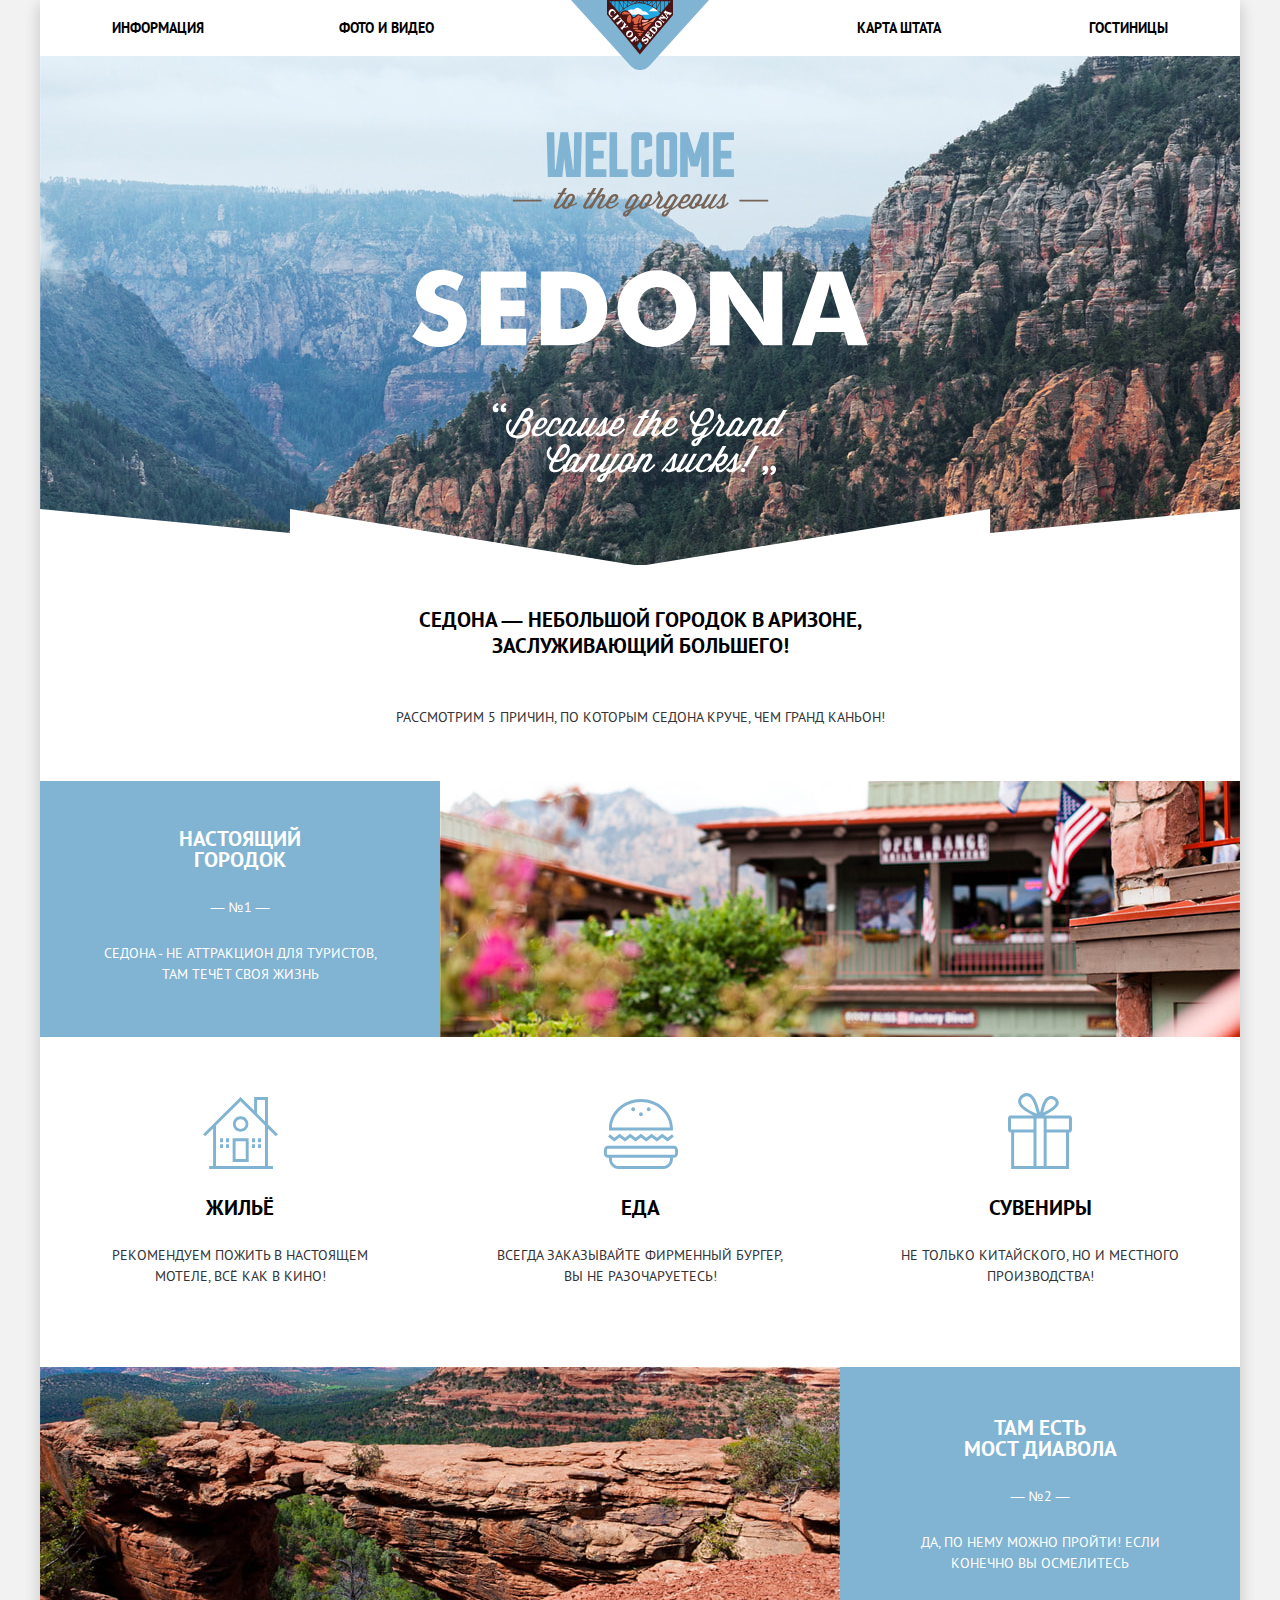
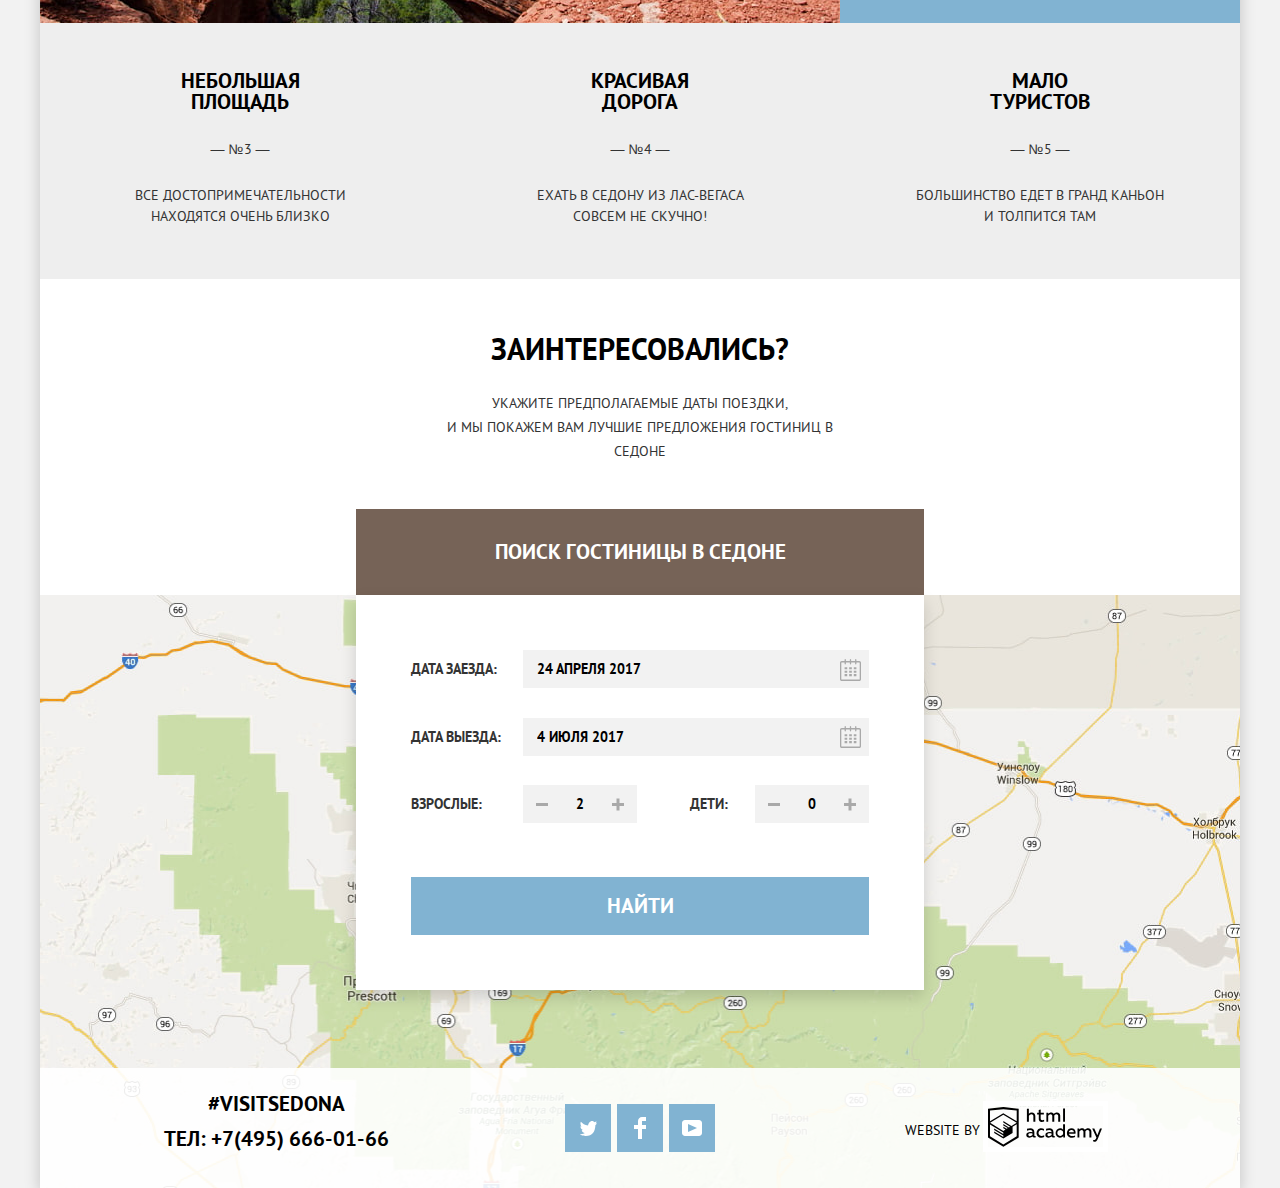
==== index.html @ b9dceeb8 "accessibility__full_pages" ====
<!DOCTYPE html>
<html class="page" lang="ru">
<head>
  <meta charset="utf-8">
  <title>HTML Academy: Седона</title>
  <link href="css/normalize.css" rel="stylesheet">
  <link href="css/style.css" rel="stylesheet">
</head>
<body class="page__body">
  <div class="center"> 
    
    <!-- begining of HEADER -->
    <header class="header">
      <nav class="nav">
        <a class="nav__logo">
          <img src="img/site_logo.svg" width="138" height="70" alt="Логотип сайта города Седона">
        </a>
      
        <ul class="nav__list reset__list">
          <li class="nav__item"><a class="nav__link focus__shadow__text" href="">Информация</a></li>
          <li class="nav__item"><a class="nav__link focus__shadow__text" href="">Фото и видео</a></li>
          <li class="nav__item"><a class="nav__link focus__shadow__text" href="">Карта штата</a></li>
          <li class="nav__item"><a class="nav__link focus__shadow__text" href="hotels.html">Гостиницы</a></li>
        </ul>
      </nav>
    </header>

    <!-- begining of MAIN -->    
    <main class="main index__main">
      
      <h1 class="hidden">Великолепный, туристический городок Седона!</h1>
      
      <section class="welcome">
        <h2 class="hidden">Добро пожаловать в Седону!</h2>
        <!-- Горы - фоном, текст - через img, маска - псевдоэлемент, размеры img округлил в большую сторону -->
        <img src="img/welcome_content.svg" width="457" height="351" alt="Добро пожаловать в великолепную Седону!">
      </section>
      
      <section class="advantages">
        <p class="advantages__slogan title">Седона — небольшой городок в Аризоне, заслуживающий большего!</p>
        <h2>Рассмотрим 5 причин, по которым Седона круче, чем Гранд Каньон!</h2>

        <ul class="advantages__list reset__list">
          <li class="advantages__item__another">
            <div class="advantages__wrapper">
              <h3 class="advantages__reason">Настоящий городок</h3>
              <p class="advantages__number">— №1 —</p>
              <p class="advantages__description">Седона - не аттракцион для туристов, там течёт своя жизнь</p>
            </div>
            
            <img class="advantages__img" src="img/hotels_content.jpg" width="800" height="256" alt="Прекрасные отели Седоны">

            <ul class="features reset__list">
              <li class="features__item features__housing">
                <h3 class="title">Жильё</h3>
                <p>Рекомендуем пожить в настоящем мотеле, всё как в кино!</p>
              </li>
              <li class="features__item features__food">
                <h3 class="title">Еда</h3>
                <p>Всегда заказывайте фирменный бургер, вы не разочаруетесь!</p>
              </li>
              <li class="features__item features__souvenirs">
                <h3 class="title">Сувениры</h3>
                <p>Не только китайского, но и местного производства!</p>
              </li>
            </ul> 
          </li>
          
          <li class="advantages__item__another"> 
            <div class="advantages__wrapper advantages__wrapper__right">
              <h3 class="advantages__reason">Там есть <br>Мост Диавола</h3>
              <p class="advantages__number">— №2 —</p>
              <p class="advantages__description">Да, по нему можно пройти! Если конечно вы осмелитесь</p>
            </div>
                       
            <img class="advantages__img" src="img/bridge_content.jpg" width="800" height="256" alt="Мост Диавола">
            
          </li>
          
          <li class="advantages__item">
            <h3 class="advantages__reason title">Небольшая площадь</h3>
            <p class="advantages__number">— №3 —</p>
            <p class="advantages__description">Все достопримечательности находятся очень близко</p>
          </li>
          
          <li class="advantages__item">
            <h3 class="advantages__reason title">Красивая дорога</h3>
            <p class="advantages__number">— №4 —</p>
            <p class="advantages__description">Ехать в Седону из Лас-Вегаса совсем не скучно!</p>
          </li>
          
          <li class="advantages__item">
            <h3 class="advantages__reason title">Мало туристов</h3>
            <p class="advantages__number">— №5 —</p>
            <p class="advantages__description">Большинство едет в Гранд Каньон и толпится там</p>
          </li>
        </ul>
      </section>

      <section class="search">
        <h2>Заинтересовались?</h2>
        <p class="search__info">Укажите предполагаемые даты поездки, <br>и мы покажем вам лучшие предложения гостиниц в Седоне</p>
        
        <button class="search__button search__button__toggle" type="button">Поиск гостиницы в Седоне</button>
        
        <form class="search__modal" action="https://echo.htmlacademy.ru" method="post">
          <label class="search__label" for="arrival">Дата заезда:</label>
          <div class="search__wrap">
            <input class="search__date" type="text" required id="arrival" name="arrival" maxlength="35" placeholder="24 апреля 2017" autocomplete="off">
            <button class="search__btn__calendar focus__border" type="button" aria-label="Открыть календарь">
              <svg width="21" height="23" viewBox="0 0 21 23">
              <path fill-rule="evenodd" clip-rule="evenodd" d="M16.406 3.02498H19.251C20.217 3.02498 21 3.84698 21 4.86198V21.164C21 22.179 20.217 23 19.251 23H1.75C0.784 23 0 22.179 0 21.164V4.86198C0 3.84698 0.784 3.02498 1.75 3.02498H4.593V1.64798C4.593 1.26698 4.887 0.958984 5.25 0.958984C5.612 0.958984 5.906 1.26698 5.906 1.64798V3.02498H9.844V1.64798C9.844 1.26698 10.138 0.958984 10.501 0.958984C10.862 0.958984 11.156 1.26698 11.156 1.64798V3.02498H15.094V1.64798C15.094 1.26698 15.387 0.958984 15.75 0.958984C16.112 0.958984 16.406 1.26698 16.406 1.64798V3.02498ZM19.5646 21.484C19.6466 21.3979 19.691 21.2828 19.688 21.164H19.689V4.86198C19.689 4.60898 19.493 4.40298 19.252 4.40298H16.407V5.78098C16.407 6.16198 16.113 6.46998 15.751 6.46998C15.388 6.46998 15.095 6.16198 15.095 5.78098V4.40298H11.157V5.78098C11.157 6.16198 10.863 6.46998 10.502 6.46998C10.139 6.46998 9.845 6.16198 9.845 5.78098V4.40298H5.907V5.78098C5.907 6.16198 5.613 6.46998 5.251 6.46998C4.888 6.46998 4.594 6.16198 4.594 5.78098V4.40298H1.75C1.50263 4.40953 1.30696 4.61458 1.312 4.86198V21.164C1.30696 21.4114 1.50263 21.6164 1.75 21.623H19.251C19.3698 21.6201 19.4826 21.5701 19.5646 21.484Z" fill="#A9A9A9"/>
              <path fill-rule="evenodd" clip-rule="evenodd" d="M4.59399 9.2251H7.21899V11.2911H4.59399V9.2251ZM4.59399 12.6681H7.21899V14.7351H4.59399V12.6681ZM7.21899 16.1121H4.59399V18.1781H7.21899V16.1121ZM9.18799 16.1121H11.813V18.1781H9.18799V16.1121ZM11.813 12.6681H9.18799V14.7351H11.813V12.6681ZM9.18799 9.2251H11.813V11.2911H9.18799V9.2251ZM16.406 16.1121H13.781V18.1781H16.406V16.1121ZM13.781 12.6681H16.406V14.7351H13.781V12.6681ZM16.406 9.2251H13.781V11.2911H16.406V9.2251Z" fill="#A9A9A9"/>
              </svg>
            </button>
          </div>

          <label class="search__label" for="departure">Дата выезда:</label>
          <div class="search__wrap">
            <input class="search__date" type="text" required id="departure" name="departure " maxlength="35" placeholder="4 июля 2017" autocomplete="off">
            <button class="search__btn__calendar focus__border" type="button" aria-label="Открыть календарь">
              <svg width="21" height="23" viewBox="0 0 21 23">
              <path fill-rule="evenodd" clip-rule="evenodd" d="M16.406 3.02498H19.251C20.217 3.02498 21 3.84698 21 4.86198V21.164C21 22.179 20.217 23 19.251 23H1.75C0.784 23 0 22.179 0 21.164V4.86198C0 3.84698 0.784 3.02498 1.75 3.02498H4.593V1.64798C4.593 1.26698 4.887 0.958984 5.25 0.958984C5.612 0.958984 5.906 1.26698 5.906 1.64798V3.02498H9.844V1.64798C9.844 1.26698 10.138 0.958984 10.501 0.958984C10.862 0.958984 11.156 1.26698 11.156 1.64798V3.02498H15.094V1.64798C15.094 1.26698 15.387 0.958984 15.75 0.958984C16.112 0.958984 16.406 1.26698 16.406 1.64798V3.02498ZM19.5646 21.484C19.6466 21.3979 19.691 21.2828 19.688 21.164H19.689V4.86198C19.689 4.60898 19.493 4.40298 19.252 4.40298H16.407V5.78098C16.407 6.16198 16.113 6.46998 15.751 6.46998C15.388 6.46998 15.095 6.16198 15.095 5.78098V4.40298H11.157V5.78098C11.157 6.16198 10.863 6.46998 10.502 6.46998C10.139 6.46998 9.845 6.16198 9.845 5.78098V4.40298H5.907V5.78098C5.907 6.16198 5.613 6.46998 5.251 6.46998C4.888 6.46998 4.594 6.16198 4.594 5.78098V4.40298H1.75C1.50263 4.40953 1.30696 4.61458 1.312 4.86198V21.164C1.30696 21.4114 1.50263 21.6164 1.75 21.623H19.251C19.3698 21.6201 19.4826 21.5701 19.5646 21.484Z" fill="#A9A9A9"/>
              <path fill-rule="evenodd" clip-rule="evenodd" d="M4.59399 9.2251H7.21899V11.2911H4.59399V9.2251ZM4.59399 12.6681H7.21899V14.7351H4.59399V12.6681ZM7.21899 16.1121H4.59399V18.1781H7.21899V16.1121ZM9.18799 16.1121H11.813V18.1781H9.18799V16.1121ZM11.813 12.6681H9.18799V14.7351H11.813V12.6681ZM9.18799 9.2251H11.813V11.2911H9.18799V9.2251ZM16.406 16.1121H13.781V18.1781H16.406V16.1121ZM13.781 12.6681H16.406V14.7351H13.781V12.6681ZM16.406 9.2251H13.781V11.2911H16.406V9.2251Z" fill="#A9A9A9"/>
              </svg>
            </button>
          </div>

          <label class="search__label" for="adults">Взрослые:</label>
          <div class="search__wrap search__wrap__adult">
            <button class="search__btn__minus focus__border" type="button" aria-label="Уменьшить количество взрослых на 1"></button>
            <input class="search__count" type="text" required id="adults" name="adults" maxlength="2" placeholder="2" autocomplete="off">
            <button class="search__btn__plus focus__border" type="button" aria-label="Увеличить количество взрослых на 1"></button>
          </div>

          <label class="search__label__children" for="children">Дети:</label>
          <div class="search__wrap">
            <button class="search__btn__minus focus__border" type="button" aria-label="Уменьшить количество детей на 1"></button>
            <input class="search__count" type="text" required id="children" name="children" maxlength="2" placeholder="0" autocomplete="off">
            <button class="search__btn__plus focus__border" type="button" aria-label="Увеличить количество детей на 1"></button>
          </div>
          
          <input class="search__button search__button__modal focus__shadow" type="submit" value="Найти">
        </form>
        
        <img class="search__map" src="img/map.jpg" width="1199" height="593" alt="Расположение города Седона Коконино-Каунти в штате Аризона, Соединённые Штаты Америки">

        <iframe class="search__map"
          src="https://www.google.com/maps/embed?pb=!1m18!1m12!1m3!1d52385.180505965815!2d-111.83015793919357!3d34.85437338104893!2m3!1f0!2f0!3f0!3m2!1i1024!2i768!4f13.1!3m3!1m2!1s0x872da132f942b00d%3A0x5548c523fa6c8efd!2z0KHQtdC00L7QvdCwLCDQkNGA0LjQt9C-0L3QsCA4NjMzNiwg0KHQqNCQ!5e0!3m2!1sru!2sru!4v1602244440811!5m2!1sru!2sru" 
          width="1200" height="593" title="Карта Седоны">
        </iframe>
        
      </section>
    </main>

    <!-- begining of FOOTER -->   
    <footer class="footer">
      
      <section class="contacts">
        <h2 class="hidden">Контактная информация</h2>
        <p class="contacts__p title">#visitSEDONA</p>
        <address class="contacts__address title">ТЕЛ: <a class="contacts__phone" href="tel:+74956660166">+7(495) 666-01-66</a></address>
      </section>
      
      <section class="socials">
        <h2 class="hidden">Давайте дружить!</h2>
        <ul class="socials__list reset__list">
          <li class="socials__item">
            <a class="socials__button focus__shadow" href="#">
              <span class="hidden">Мы в Twitter</span>
              <svg class="socials__icon" width="17" height="16" viewBox="0 0 17 16">
                <path d="M10.95 1.14409C12.635 0.648089 13.934 1.41409 14.527 2.32309C15.2 2.09209 15.858 1.84209 16.538 1.61509C16.5249 2.30145 16.2117 2.94761 15.681 3.38309C16.366 3.55309 16.985 2.89209 16.985 2.89209C16.816 3.89209 15.979 4.68009 15.422 4.91609C15.191 11.6661 12.247 16.1331 5.34498 15.9981H4.89898C4.48898 15.9981 0.734977 15.5381 0.000976562 14.1111C2.27198 14.3071 3.89398 13.6891 4.69398 12.9341C3.73398 12.6341 2.01498 12.4571 1.71498 9.98409C2.06398 10.0901 2.27898 10.2121 2.90498 10.1031C1.70498 9.24709 0.373977 8.53009 0.447977 6.33009C0.732977 6.65809 1.51498 6.86609 1.78798 6.80209C1.08498 6.56109 -0.182023 3.44209 0.893977 1.85009C2.71198 3.70409 4.62898 5.45609 8.04598 5.62309C8.25398 3.33009 9.18298 1.79309 10.95 1.14409Z" 
                />
              </svg>
            </a>
          </li>
          <li class="socials__item">
            <a class="socials__button focus__shadow" href="#">
              <span class="hidden">Мы в Facebook</span>
              <svg class="socials__icon" width="12" height="22" viewBox="0 0 12 22">
                <path d="M12 4V0H8C5.79086 0 4 1.79086 4 4V8H0V12H4V22H8V12H12V8H8V4H12Z"/>
              </svg>
            </a>
          </li>
          <li class="socials__item">
            <a class="socials__button focus__shadow" href="#">
              <span class="hidden">Мы в Youtube</span>
              <svg class="socials__icon" width="20" height="16" viewBox="0 0 20 16">
                <path fill-rule="evenodd" clip-rule="evenodd" d="M3 0H17C18.65 0 20 1.35 20 3V13C20 14.65 18.65 16 17 16H3C1.35 16 0 14.65 0 13V3C0 1.35 1.35 0 3 0ZM6.027 4.002V11.998L15.014 8L6.027 4.002Z" 
                />
              </svg>
            </a>
          </li>
        </ul>
      </section>
      
      <div class="copyrighting">
        <p class="copyrighting__p">Website by</p>
        <a class="copyrighting__link focus__shadow__text" href="https://htmlacademy.ru/intensive/htmlcss">
          <span class="hidden">Логотип HTML академии</span>
          <svg class="copyrighting__icon" width="115" height="41" viewBox="0 0 115 41">
            <path fill-rule="evenodd" clip-rule="evenodd" d="M15.5197 1.05737H15.3509L0 2.71895V31.4945L15.3509 40.8382L30.7018 31.4945V2.71895L15.5197 1.05737ZM77.0183 2.62185H75.0876V15.7311H77.0183V2.62185ZM40.8619 2.63264V7.76843C41.6131 6.9864 42.6386 6.5436 43.7105 6.53843C44.6823 6.47908 45.6329 6.84495 46.3253 7.54479C47.0177 8.24462 47.3866 9.21244 47.3399 10.2068V15.7634H45.367V10.4658C45.4231 9.94897 45.2754 9.43059 44.9566 9.02553C44.6377 8.62047 44.174 8.36218 43.6683 8.3079H43.3518C42.3456 8.36979 41.4321 8.9295 40.9041 9.80764V15.7634H38.8995V2.63264H40.8619ZM77.0183 31.4837H75.2775V30.0595C74.4828 31.1353 73.23 31.7538 71.9119 31.7211C69.4751 31.5528 67.5825 29.4822 67.5825 26.9845C67.5825 24.4867 69.4751 22.4162 71.9119 22.2479C73.1195 22.2052 74.2818 22.7203 75.0771 23.6505V18.3205H77.0183V31.4837ZM47.0656 30.0595C47.263 30.0515 47.4583 30.0152 47.6459 29.9516V31.3866C47.2482 31.5404 46.826 31.6172 46.4009 31.6132C45.6482 31.6769 44.9394 31.2429 44.639 30.5342C43.7036 31.31 42.5302 31.7227 41.3261 31.6995C39.733 31.6995 38.256 30.804 38.256 28.9482C38.256 26.65 40.3661 25.9379 42.1702 25.9379C42.9402 25.9505 43.707 26.0408 44.4596 26.2076V25.884C44.4596 24.805 43.6578 23.9742 42.1491 23.9742C41.0585 23.9764 39.9804 24.2116 38.9839 24.6647V22.8305C40.0678 22.451 41.204 22.2506 42.3495 22.2371C44.8394 22.2371 46.3693 23.4455 46.3693 26.1753V29.4121C46.3546 29.5668 46.401 29.721 46.4981 29.8406C46.5951 29.9601 46.7349 30.035 46.8862 30.0487H47.0656V30.0595ZM40.2711 28.8403C40.298 29.229 40.4761 29.5905 40.7655 29.844C41.055 30.0974 41.4317 30.2217 41.8115 30.189H41.9275C42.8819 30.1906 43.7973 29.8022 44.4702 29.11V27.5779C43.842 27.4414 43.2026 27.3655 42.5605 27.3513C41.5055 27.3513 40.2817 27.7074 40.2817 28.8403H40.2711ZM56.0229 22.9384C55.1962 22.4632 54.2596 22.2246 53.3115 22.2479H52.9422C51.7332 22.2873 50.5891 22.8166 49.7619 23.7192C48.9347 24.6218 48.4923 25.8236 48.5321 27.06V27.5024C48.6957 30.0004 50.805 31.8921 53.2482 31.7318C54.2519 31.7555 55.2477 31.5452 56.1601 31.1168V29.2718C55.3769 29.7215 54.4945 29.9591 53.5963 29.9624C52.5199 30.0288 51.4963 29.4793 50.9385 28.5356C50.3806 27.5918 50.3806 26.4095 50.9385 25.4658C51.4963 24.522 52.5199 23.9725 53.5963 24.039C54.461 24.0357 55.3066 24.2989 56.0229 24.7942V22.9384ZM66.1514 30.0595C66.3488 30.0515 66.5441 30.0152 66.7317 29.9516V31.3866C66.334 31.5404 65.9118 31.6172 65.4867 31.6132C64.734 31.6769 64.0252 31.2429 63.7248 30.5342C62.7894 31.31 61.616 31.7227 60.4119 31.6995C58.8188 31.6995 57.3417 30.804 57.3417 28.9482C57.3417 26.65 59.4518 25.9379 61.256 25.9379C62.0259 25.9505 62.7928 26.0408 63.5454 26.2076V25.884C63.5454 24.805 62.7436 23.9742 61.2349 23.9742C60.1443 23.9764 59.0662 24.2116 58.0697 24.6647V22.8305C59.1536 22.451 60.2897 22.2506 61.4353 22.2371C63.9252 22.2371 65.455 23.4455 65.455 26.1753V29.4121C65.4404 29.5668 65.4868 29.721 65.5838 29.8406C65.6809 29.9601 65.8207 30.035 65.972 30.0487H66.1514V30.0595ZM59.855 29.8481C59.5632 29.5943 59.3837 29.2311 59.3569 28.8403H59.378C59.378 27.7074 60.5385 27.3513 61.6569 27.3513C62.299 27.3655 62.9383 27.4414 63.5665 27.5779V29.11C62.8937 29.8022 61.9782 30.1906 61.0239 30.189H60.9078C60.5263 30.2247 60.1469 30.1019 59.855 29.8481ZM69.3271 26.9305C69.3271 25.2859 70.6308 23.9526 72.239 23.9526L72.2601 24.0066C73.4742 24.0066 74.5742 24.7382 75.0665 25.8732V28.0311C74.5856 29.1871 73.4673 29.9296 72.239 29.9084C70.6308 29.9084 69.3271 28.5752 69.3271 26.9305ZM83.3486 22.2479C86.8408 22.2479 88.0541 25.1395 87.4844 27.7397H80.922C81.1436 29.3582 82.6839 30.0163 84.2876 30.0163C85.2509 30.0196 86.2027 29.8021 87.0729 29.3797V31.1061C86.0736 31.5421 84.9939 31.7519 83.9078 31.7211C81.2385 31.7211 78.8963 30.189 78.8963 26.9521C78.8362 25.7502 79.2482 24.5736 80.0408 23.6841C80.8334 22.7945 81.9408 22.2658 83.1165 22.2155H83.3486V22.2479ZM80.8693 26.1753C80.9704 24.8237 82.1216 23.8104 83.4436 23.9095H83.4858C84.1064 23.8531 84.7196 24.08 85.1612 24.5295C85.6028 24.979 85.8275 25.6051 85.7752 26.24H80.8693V26.1753ZM89.489 31.4621V22.4961H91.2298V23.575C91.9777 22.7197 93.041 22.2229 94.1628 22.2047C95.2951 22.1328 96.3712 22.7163 96.9482 23.7153C97.7407 22.8335 98.8477 22.3161 100.018 22.2803C100.952 22.2327 101.859 22.6011 102.507 23.2901C103.154 23.9792 103.478 24.9213 103.394 25.8732V31.4837H101.39V25.9271C101.437 25.4734 101.306 25.0191 101.024 24.6647C100.743 24.3104 100.336 24.0852 99.8917 24.039H99.6174C98.7512 24.0941 97.9525 24.536 97.4335 25.2474V31.4837H95.4289V25.9271C95.4728 25.47 95.3357 25.0139 95.0481 24.6611C94.7606 24.3082 94.3467 24.088 93.8991 24.0497H93.6881C92.7466 24.1344 91.8915 24.6449 91.3564 25.4416V31.5161H89.5312L89.489 31.4621ZM113.977 22.4745H111.972L109.324 29.2718L106.306 22.4853H104.196L108.417 31.5484L108.237 32.0016C107.72 33.3611 107.003 34.0516 106.053 34.0516C105.75 34.0548 105.447 34.0112 105.156 33.9221V35.6161C105.536 35.7125 105.926 35.7632 106.317 35.7671C107.646 35.7671 108.902 35.0226 109.851 32.6813L113.977 22.4745ZM52.689 6.78658V3.54974L50.7266 4.01369V6.73264H49.144V8.49132H50.7899V12.9905C50.7231 13.817 51.0244 14.6301 51.61 15.2038C52.1955 15.7775 53.0028 16.0505 53.8073 15.9468C54.5996 15.9535 55.3875 15.8259 56.139 15.5692V13.8429C55.5727 14.0781 54.9672 14.199 54.356 14.199C53.2165 14.199 52.689 13.8105 52.689 12.6237V8.5129H55.8541V6.78658H52.689ZM58.3862 15.7526V6.75421H60.1376V7.83316C60.8811 6.97655 61.9403 6.476 63.0601 6.45211C64.1624 6.38099 65.2146 6.93142 65.8032 7.88711C66.5958 7.00534 67.7028 6.48794 68.8734 6.45211C69.8138 6.41462 70.7233 6.79859 71.364 7.50353C72.0046 8.20846 72.3126 9.16418 72.2073 10.1205V15.7418H70.2028V10.1853C70.2499 9.73151 70.1184 9.27721 69.8373 8.92287C69.5561 8.56853 69.1485 8.34334 68.7046 8.29711H68.4619C67.5957 8.35228 66.797 8.7942 66.278 9.50553V15.7418H64.2734V10.1853C64.3206 9.73151 64.1891 9.27721 63.9079 8.92287C63.6268 8.56853 63.2191 8.34334 62.7752 8.29711H62.5326C61.5911 8.38181 60.736 8.89229 60.2009 9.68895V15.7634H58.3862V15.7526ZM28.6972 30.3033L28.7078 30.2968L28.6972 30.3184V30.3033ZM28.6972 18.3205V30.3033L15.3509 38.4321L2.00459 30.3184V18.5147L15.2876 26.6068V28.0311L6.18257 22.5284V23.9418L15.3404 29.5632V31.0629L6.19312 25.4955V26.9521L15.3509 32.5734L24.5826 26.9197V20.8129L28.6972 18.3205ZM28.7078 16.7776L25.0362 18.9355L23.3482 20.0145L15.3087 15.0837V16.4971L22.156 20.7266L22.0083 20.8237L20.9532 21.4063L15.2876 17.9537V19.3995L19.761 22.1184L18.706 22.8413L15.3298 20.7913V22.2047L17.5454 23.5426L15.2982 24.9021L2.11009 16.864L15.3087 8.72869L28.7078 16.7776ZM15.2876 7.27211L28.7078 15.3534V4.56395L15.3615 3.12895L2.01514 4.56395V15.3534L15.2876 7.27211Z" 
            />
          </svg>
        </a>
      </div>
    </footer> 

  </div>
</body>
</html>
---- css/style.css ----
/* FONTS */
/* pt-sans-regular */
@font-face {
  font-family: "PT Sans";
  font-style: normal;
  font-weight: 400;
  src: local("PT Sans"), local("PTSans-Regular"),
        url("../fonts/ptsans.woff2") format("woff2"), /* Super Modern Browsers */
        url("../fonts/ptsans.woff") format("woff"); /* Modern Browsers */
}

/* pt-sans-bold */
@font-face {
  font-family: "PT Sans";
  font-style: normal;
  font-weight: 700;
  src: local("PT Sans Bold"), local("PTSans-Bold"),
        url("../fonts/ptsansbold.woff2") format("woff2"), /* Super Modern Browsers */
        url("../fonts/ptsansbold.woff") format("woff"); /* Modern Browsers */
}

/* VARIABLES */
:root {
  /* colors */
  --basic-black: #000000;
  --basic-black-active: rgba(0, 0, 0, 0.3);
  --basic-dark: #333333;
 
  --basic-grey: #808080;
  --basic-grey-body: #f2f2f2;
  --basic-color-triangle: #cacaca;
  --basic-grey-rating: #666666;
  --basic-grey-span: #ababab;
  --basic-grey-span-shadow: rgba(171, 171, 171, 0.3);
  --basic-grey-extra: #eeeeee;
  --basic-pink-grey: #e5e5e5;
  --basic-grey-hover: #ebebeb;
  --basic-grey-active: #bdbbbc;
  
  --basic-white: #ffffff;
  --basic-white-active: rgba(255, 255, 255, 0.3);
  --basic-white-footer: rgba(255, 255, 255, 0.9);
  
  --basic-brown: #766357;
  --basic-brown-count: #a9a9a9;
  --basic-brown-hover: #604e43;
  --basic-brown-active: #503e33;
  
  --basic-marine: #81b3d2;
  --basic-marine-hover: #669ec0;
  --basic-marine-active: #5496bd;

  /* shadow */
  --page-shadow: 0 5px 15px 0 rgba(0, 1, 1, 0.2);
  --modal-shadow: 0 7px 15px rgba(0, 1, 1, 0.15);
}

/* ALL PAGE */
.page__body {
  min-width: 1200px;
  margin: 0;
  padding: 0;
  font-family: "PT Sans", Arial, sans-serif;
  font-size: 14px;
  text-transform: uppercase;
  background-color: var(--basic-grey-body);
}

*,
*::before,
*::after {
  box-sizing: border-box;
}

.center {
  display: grid;
  grid-template-rows: min-content 1fr min-content;
  align-content: start;
  width: 1200px;
  min-height: 100vh;
  margin: 0 auto;
  background-color: var(--basic-white);
  box-shadow: var(--page-shadow);
}

.page__body a {
  text-decoration: none;
}

.page__body img {
  max-width: 100%;
  height: auto;
}

/* GENERAL STYLE */
.reset__list {
  margin: 0;
  padding: 0;
  list-style: none;
}

/* для скрытия элементов */
.hidden {
	position: absolute;
	clip: rect(1px 1px 1px 1px); /* IE6, IE7 */
	clip: rect(1px, 1px, 1px, 1px);
	padding: 0;
	border: 0;
	height: 1px; 
	width: 1px; 
	overflow: hidden;
} 

.active {
  color: var(--basic-brown);
}

.current {
  color: var(--basic-marine);
}

.title { 
  font-size: 21px;
  font-weight: 700;
  color: var(--basic-black); 
}

.focus__shadow__text:focus:not(:active) {
  outline: none;
  box-shadow: 
    0 0 0 5px var(--basic-white),
    0 5px 5px 5px var(--basic-black);
  transition-duration: 0.4s;
}

.focus__shadow:focus:not(:active) {
  outline: none;
  box-shadow: 0 5px 5px 0 var(--basic-black);
  transition-duration: 0.4s;
}

.focus__border:focus:not(:active) {
  outline: none;
  box-shadow:
    0 0 0 1px var(--basic-white), 
    0 0 1px 2px var(--basic-marine);
}

/* THE HEADER OF THE PAGES */
/* site navigation */
.header {
  position: relative;
  padding: 0 72px;
}

.nav {
  line-height: 26px;
  font-weight: 700;
}

.nav__logo {
  position: absolute;
  top: 0; right: 0; left: 0;
  z-index: 1;
  margin: auto;
  max-width: 138px;
}

.nav__logo[href] {
  transition-duration: 1s;
}

.nav__logo[href]:hover {
  outline: none;
  filter: drop-shadow(0 5px 5px var(--basic-black));
  transition-duration: 0.4s;
}

.nav__list {
  display: flex;
  flex-wrap: wrap;
  align-items: center;
  min-height: 56px;
}

.nav__item {
  width: 227px;
}

.nav__item:nth-child(4n+1) {
  text-align: left;
}

.nav__item:nth-child(4n+2) {
  text-align: left;
  margin-right: auto;
}

.nav__item:nth-child(4n+3), 
.nav__item:nth-child(4n+4) {
  text-align: right;
}

.nav__link {
  color: var(--basic-black);
  box-shadow: 0 0 0 5px var(--basic-white);
}

.nav__link:hover {
  color: var(--basic-marine);
}

.nav__link:active {
  color: var(--basic-black-active);
}

/* THE MAIN OF THE PAGES */
.main {
  line-height: 21px;
  color: var(--basic-dark);
}

/* THE FOOTER OF THE PAGES */
.footer {
  display: grid;
  grid-template-columns: 327px 400px 327px;
  min-height: 120px;
  padding: 0 73px;
  z-index: 1;
  line-height: 26px;
  color: var(--basic-black);
  background-color: var(--basic-white-footer);
}

/* contacts */
.contacts {
  padding-top: 23px;
  text-align: center;
}

.contacts__p {
  margin: 0;
  padding: 0 0 9px 0;
}

.contacts__address {
  font-style: normal;
}

.contacts__phone {
  color: inherit;
} 

.contacts__phone:hover {
  text-decoration: underline;
}

/* socials */
.socials {
  display: grid;
  align-content: center;
}

.socials__list {
  display: flex;
  flex-wrap: wrap;
  justify-content: center;
}

.socials__item { 
  margin: 3px;
}

.socials__button {
  display: flex;
  width: 46px;
  height: 48px;
  color: var(--basic-white);
  background-color: var(--basic-marine);
}

.socials__icon { 
  margin: auto;
  fill: var(--basic-white);
}

.socials__button:hover {
  background-color: var(--basic-marine-hover);
}

.socials__button:active {
  outline: none;
  color: var(--basic-white-active);
  background-color: var(--basic-marine-active);
  --basic-white: var(--basic-white-active);
}

/* copyrighting */
.copyrighting {
  display: flex;
  flex-wrap: wrap;
  justify-content: center;
  padding-top: 38px;
}

.copyrighting__p {
  margin: 11px 8px 0 0;
}

.copyrighting__link {
  max-height: 41px;
}

.copyrighting__icon {
  box-shadow: 0 0 0 5px var(--basic-white);
}

.copyrighting__icon:hover {
  fill: var(--basic-marine);
}

.copyrighting__icon:active {
  fill: var(--basic-grey-active);
}

/* -- STYLES OF PAGE -- INDEX -- */
/* index__main*/
.index__main {
  text-align: center;
}

/* welcome */
.welcome {
  position: relative;
  height: 509px;
  padding-top: 76px;
  background-color: var(--basic-grey); 
  background-image: url("../img/backgr_wellcome.jpg");
  background-position: 0 0;
}

.welcome::after { 
  content:"";
  position: absolute;
  bottom: -2px;
  left: 0;
  width: 1200px;
  height: 59px;
  background-image: url("../img/mask.svg");
  background-repeat: no-repeat;
  background-size:  100% 100%;
  background-position: 0 0; 
}

/* advantages */
.advantages {
  padding-top: 42px;
}

.advantages__slogan {
  width: 470px;
  margin: 0 auto 45px;
  line-height: 26px;
}

.advantages h2 {
  margin: 0 auto 51px;
  font-size: 14px;
  line-height: 26px;
  font-weight: 400;
}

.advantages__list {
  display: flex;
  flex-wrap: wrap;
  align-items: center;
  background-color: var(--basic-grey-extra);
}

.advantages__item {
  width: 400px;
  min-height: 256px;
  padding: 47px 0;
}

.advantages__item__another {
  display: flex;
  flex-wrap: wrap;
  justify-content: center;
  background-color: var(--basic-marine);
}

.advantages__wrapper  {
  width: 400px;
  min-height: 256px;
  padding: 47px 0 15px;
  color: var(--basic-white); 
}

.advantages__wrapper__right {
  order: 2;
  padding-top: 50px;
}

.advantages__wrapper .advantages__reason {
  font-size: 21px;
  font-weight: 700;
  color: var(--basic-white);
}

.advantages__reason {
  width: 155px;
  margin: 0 auto 27px;
}

.advantages__number {
  width: 155px;
  margin: 0 auto 25px;
}

.advantages__item .advantages__description {
  width: 258px;
  margin: 0 auto;
}

.advantages__item__another .advantages__description {
  width: 301px;
  margin: 0 auto;
}

.advantages__img {
  align-self: center;
  width: 800px;
  height: 256px;
}

.features {
  display: flex;
  flex-wrap: wrap;
  width: 1200px;
  min-height: 330px;
  background-color: var(--basic-white);
}

.features__item {
  position: relative;
  width: 400px;
  padding-top: 160px;
  padding-bottom: 80px;
}

.features__item::before {
  content: "";
  position: absolute;
  top: auto;
  left: 0; right: 0;
  bottom: 60%;
  margin: auto;
  background-position: 0 0;
  background-repeat: no-repeat;
}

.features__housing::before {
  width: 75px;
  height: 72px;
  background-image: url("../img/icon_1.svg");
}

.features__food::before {
  width: 75px;
  height: 70px;
  background-image: url("../img/icon_2.svg");
}

.features__souvenirs::before {
  width: 64px;
  height: 77px;
  background-image: url("../img/icon_3.svg");
}

.features__item h3 {
  width: 155px;
  margin: 0 auto 27px;
}

.features__item p {
  width: 300px;
  margin: 0 auto;
}

/* search */
.search {
  position: relative;
  min-height: 764px;
  padding: 58px 0 78px;
}

.search h2 {
  width: 435px;
  margin: 0 auto 30px;;
  font-size: 30px;
  line-height: 24px;
  font-weight: 700;
  color: var(--basic-black);
}

.search__info {
  width: 435px;
  margin: 0 auto 46px;
  line-height: 24px;
}

/* search__button */
.search__button {
  font-size: 21px;
  line-height: 26px;
  font-weight: 700;
  color: var(--basic-white);
  vertical-align: middle;
  text-transform: uppercase;
  border: none;
}

.search__button__toggle {
  width: 568px;
  padding: 30px 0;
  background-color: var(--basic-brown);
}

.search__button__toggle:hover {
  background-color: var(--basic-brown-hover);
}

.search__button__toggle:focus:not(:active) {
  outline: none;
  box-shadow: 0 -5px 8px 0px var(--basic-black);
  transition-duration: 0.4s;
}

.search__button__toggle:active {
  outline: none;
  color: var(--basic-white-active);
  background-color: var(--basic-brown-active);
}

/* form */
.search__modal {
  display: flex;
  flex-wrap: wrap;
  align-items: center;
  align-content: space-between;
  position: relative;
  z-index: 1;
  width: 568px;
  min-height: 395px;
  margin: 0 auto;
  padding: 55px;
  font: inherit;
  line-height: 26px;
  font-weight: 700;
  text-align: left;
  word-wrap: break-word;
  background-color: var(--basic-white);
  box-shadow: var(--modal-shadow);
}

.search__modal input::placeholder {
  color: var(--basic-black);
  opacity: 1;
}

.search__label {
  width: 100px;
  margin-right: 12px;
}

.search__label__children {
  width: 60px;
  margin-right: 5px;
}

.search__wrap {
  position: relative;
}

.search__wrap__adult {
  margin-right: auto;
}

.search__date {
  width: 346px;
  height: 38px;
  padding: 13px 35px 13px 12px;
  font: inherit;
  line-height: inherit;
  font-weight: inherit;
  text-transform: uppercase;
  background-color: var(--basic-grey-body);
  border: 2px solid var(--basic-grey-body);
}

.search__date:hover,
.search__count:hover {
  background-color: var(--basic-grey-hover);
}

.search__date:focus,
.search__count:focus {
  background-color: var(--basic-white);
  outline: none;
  border-color: var(--basic-pink-grey);
}

.search__btn__calendar {
  position: absolute;
  top: 0;
  right: 0;
  width: 38px;
  height: 38px;
  padding: 0;
  background-color: transparent;
  border: none;
}

.search__btn__calendar svg {
  content: "";
  position: absolute;
  top: 0; right: 0; bottom: 0; left: 0; 
  margin: auto;
}

.search__btn__calendar:hover path {
  fill: var(--basic-black);
}

.search__btn__calendar:active {
  outline: none;
}

.search__btn__calendar:active path {
  fill: var(--basic-marine);
}

.search__count {
  width: 114px;
  height: 38px;
  padding: 6px 30px;
  font: inherit;
  line-height: inherit;
  font-weight: inherit;
  text-transform: uppercase;
  text-align: center;
  background-color: var(--basic-grey-body);
  border: 2px solid var(--basic-grey-body);
}

.search__btn__minus {
  content: "";
  position: absolute;
  top: 0;
  left: 0;
  width: 38px;
  height: 38px;
  background: transparent;
  border: none;
}

.search__btn__minus::before {
  content: "";
  position: absolute;
  top: 0; right: 0; bottom: 0; left: 0; 
  width: 12px;
  height: 3px;
  margin: auto;
  background-color: var(--basic-brown-count);
}

.search__btn__plus {
  content: "";
  position: absolute;
  top: 0;
  right: 0;
  width: 38px;
  height: 38px;
  background-color: transparent;
  border: none;
}

.search__btn__plus::before {
  content: "";
  position: absolute;
  top: 0; right: 0; bottom: 0; left: 0; 
  width: 12px;
  height: 3px;
  margin: auto;
  background-color: var(--basic-brown-count);
}

.search__btn__plus::after {
  content: "";
  position: absolute;
  top: 0; right: 0; bottom: 0; left: 0; 
  width: 12px;
  height: 3px;
  margin: auto;
  transform: rotate(90deg);
  background-color: var(--basic-brown-count);
}

.search__btn__minus:hover::before,
.search__btn__plus:hover::before,
.search__btn__plus:hover::after {
  background-color: var(--basic-black);
}

.search__btn__minus:active,
.search__btn__plus:active {
  outline: none;
}

.search__btn__minus:active::before,
.search__btn__plus:active::before,
.search__btn__plus:active::after {
  background-color: var(--basic-marine);
}

.search__button__modal {
  width: 458px;
  height: 58px;
  margin-top: 24px;
  padding: 0;
  background-color: var(--basic-marine);
}

.search__button__modal:hover {
  background-color: var(--basic-marine-hover);
}

.search__button__modal:active {
  outline: none;
  color: var(--basic-white-active);
  background-color: var(--basic-marine-active);
}

.search__map {
  position: absolute;
  left: 0;
  bottom: -120px;
  min-width: 1200px;
  height: 593px;
  border: none;
}

/* -- STYLES OF PAGE -- HOTELS -- */
/* hotels__main*/
.hotels__main {
  word-wrap: break-word;
}

/* filter */
.filter {
  min-height: 217px;
  padding: 27px 72px 32px 72px; 
  color: var(--basic-white);
  background-color: var(--basic-marine);
  background-image: url("../img/backgr_filter.jpg");
  background-repeat: no-repeat;
  background-size: cover;
  background-position: center;
}

.filter__form {
  display: flex;
  flex-wrap: wrap;
}

.filter__form fieldset {
  margin: 0;
  padding: 0;
  border: none;
}

.filter__form fieldset:not(.filter__cost) {
  width: 254px;
}

.filter__form > fieldset:last-of-type {
  margin-right: auto;
}

.filter__form legend {
  font-size: 16px;
  font-weight: 700;
}

.filter__form legend:not(.filter__cost__legend) {
  margin-bottom: 24px;
}

.filter__option {
  position: relative;
  padding-left: 40px;
}

.filter__option:not(:last-child) {
  margin-bottom: 25px;
}

.filter__input__checkbox + label::before {
  content: "";
  position: absolute;
  top: 0;
  left: 0;
  width: 27px;
  height: 23px;
  background-image: url("../img/checkbox_off.svg");
  background-repeat: no-repeat;
  background-size: 23px 23px;
  background-position: top left;
}

.filter__input__checkbox:checked + label::before {
  background-image: url("../img/checkbox_on.svg");
  background-size: 27px 23px;
}

.filter__input__checkbox:disabled + label::before {
  background-image: url("../img/checkbox_off_disabled.svg");
}

.filter__input__checkbox:checked:disabled + label::before {
  background-image: url("../img/checkbox_on_disabled.svg");
  background-size: 27px 23px;
}

.filter__input__checkbox:hover + label,
.filter__input__checkbox:focus + label {
  border-top: 2px solid var(--basic-white);
  border-bottom: 2px solid var(--basic-white);
}

.filter__input__checkbox:disabled + label,
.filter__input__checkbox:checked:disabled + label {
  opacity: 0.6;
  border: none;
}

.filter__wrap {
  display: flex;
  flex-direction: column;
  justify-content: space-between;
  align-items: flex-end;
  width: 327px;
}

.filter__cost__legend {
  margin-bottom: 10px;
}

.filter__range {
  display: flex;
  flex-wrap: wrap;
  justify-content: center;
  width: 317px;
  margin-bottom: 10px;
  padding: 5px 0;
  border: 2px solid var(--basic-white);
}

.filter__range label {
  width: 50%;
  text-align: right;
}

.filter__label__after {
  padding: 0 5px;
  border-right: 2px solid var(--basic-white);
}

.filter__label__before {
  padding: 0 15px 0 5px;
}

.filter__range input {
  width: 65px;
  height: 22px;
  padding: 0;
  color: var(--basic-white);
  background-color: transparent;
  border: none;
}

.filter__range input::placeholder {
  color: var(--basic-white);
  opacity: 1;
}

.filter__range input:hover,
.filter__range input:focus {
  outline: none;
  text-align: center;
  border-radius: 10px;
  background-color: var(--basic-white-active);
}

/* ползунок */
.span {
  position: relative;
  width: 316px;
  height: 22px;
  padding: 10px 0;
}

.span__scale {
  width: 316px;
  height: 2px;
  background-color: var(--basic-white-active);
}

.span__bar {
  width: 252px;
  height: 2px;
  background-color: var(--basic-white);
}

.span__toggle {
  position: absolute;
  top: 1px;
  box-sizing: content-box;
  width: 5px;
  height: 5px;
  padding: 0;
  background-color: var(--basic-grey-span);
  border: 7px solid var(--basic-white);
  border-radius: 50%;
  box-shadow: 0 2px 1px 0 var(--basic-grey-span-shadow);
  cursor: pointer;
}

.span__toggle__min {
  left: 0;
}

.span__toggle__max {
 left: 252px;
}

.span__toggle:hover,
.span__toggle:focus {
  outline: none;
  transform: scale(1.3);
  transition-duration: 0.4s;
}

.filter__submit {
  align-self: center;
  width: 137px;
  height: 34px;
  font: inherit;
  text-transform: inherit;
  color: inherit;
  background-color: transparent;
  border: 2px solid var(--basic-white);
  border-radius: 2px;
}

.filter__submit:hover,
.filter__submit:focus {
  outline: none;
  color: var(--basic-black);
  background-color: var(--basic-white);
}

/* hotels */
/* sort */
.sort {
  display: flex;
  flex-wrap: wrap;
  align-items: center;
  min-height: 87px;
  padding: 0 73px;
  border-bottom: 1px solid var(--basic-pink-grey);
}

.sort__paragraph {
  width: 135px;
  margin: 0 28px 0 0;
  line-height: 26px;
}

.sort__title {
  width: 75px;
  margin: 0 40px 0 0;
  color: var(--basic-black);
}

.sort__title,
.sort__list  {
  font-size: 12px;
  line-height: 18px;
  font-weight: 400;
}

.sort__list {
  display: flex;
  flex-wrap: wrap;
  align-items: flex-end;
  width: 600px;
  margin-right: auto;
}

.sort__item:not(:last-child) {
  margin-right: 32px;
}

.sort__item a {
  background-color: var(--basic-white);
  box-shadow: 
    0 0 1px 6px var(--basic-white);
}

.sort__link {
  color: var(--basic-black-active);
  border-bottom: 1px dotted var(--basic-marine);
}

.sort__link:hover {
  color: var(--basic-marine);
}

.sort__item a:focus:not(:active) {
  outline: none;
  border: none;
  border-radius: 8px;
  box-shadow: 
    0 0 0px 6px var(--basic-white),
    0 0 3px 7px var(--basic-marine-hover);
  transition-duration: 0.4s;
}

.sort__link:active {
  color: var(--basic-black);
  border: none;
}

.transition {
  position: relative;
  width: 127px;
  min-height: 17px;
}

.transition__link {
  position: absolute;
  top: 6px;
  width: 0;
  height: 0;
  border: 10px solid var(--basic-color-triangle);
  border-right-width: 6px;
  border-right-color: transparent;
  border-left-width: 5px;
  border-left-color: transparent;
}

.transition__up {
  right: 22px;
  border-top-width: 0;
}

.transition__down {
  right: 0;
  border-bottom-width: 0;
}

.transition__link:hover {
  --basic-color-triangle: var(--basic-black);
}

.transition__link:focus:not(:active) {
  outline: none;
  transform: scale(1.5);
  box-shadow: 
    0 0 0 2px var(--basic-white),
    0 0 3px 3px var(--basic-marine-hover);
  transition-duration: 0.4s; 
}

.transition__link:active {
  --basic-color-triangle: var(--basic-marine);
}

.transition__link.current {
  --basic-color-triangle: var(--basic-marine);
}

/* hotels__item */
.hotels__item {
  padding: 0 73px;
  border-bottom: 1px solid var(--basic-pink-grey);
}

/* card */
.card {
  display: flex;
  flex-wrap: wrap;
  align-items: flex-start;
  padding: 24px 0 30px;
}

.card__wrap {
  display: grid;
  grid-template-columns: 110px 142px;
  grid-template-rows: auto auto auto;
  gap: 6px;
  align-content: center;
  order: 2;
  width: 258px;
  min-height: 96px;
  margin-right: auto;
}

.card__name {
  margin: 0;
  grid-column-start: 1;
  grid-column-end: 3;
}

.card__link {
  line-height: 26px;
}

.card__link:hover {
  color: var(--basic-marine);
}

.card__link:active {
  color: var(--basic-black-active);
}

.card__info {
  margin: 0;
  margin-bottom: 10px;
}

/* card__button */
.card__button {
  min-height: 27px;
  padding: 3px 0;
  font-weight: 700;
  text-align: center;
  color: var(--basic-white);
}

.more {
  width: 110px;
  background-color: var(--basic-marine);
}

.more:hover {
  background-color: var(--basic-marine-hover);
}

.more:active {
  color: var(--basic-white-active);
  background-color: var(--basic-marine-active);
}

.book {
  width: 142px;
  background-color: var(--basic-brown);
}

.book:hover {
  background-color: var(--basic-brown-hover);
}

.book:active {
  color: var(--basic-white-active);
  background-color: var(--basic-brown-active);
}

.card__rating {
  display: flex;
  flex-direction: column;
  align-items: flex-end;
  order: 3;
  width: 127px;
  min-height: 90px;
  margin-top: 6px;
}

/* star */
.star {
  height: 17px;
  margin-bottom: auto;
  background-image: url("../img/star.svg");
  background-repeat: space;
  background-position: 0 0;
}

.star__2 {
  width: 40px;
}

.star__3 {
  width: 65px;
}

.star__4 {
  width: 90px;
}

.card__digit {
  width: 110px;
  min-height: 27px;
  margin: 0;
  padding: 3px 0;
  text-align: center;
  color: var(--basic-grey-rating);
  background-color: var(--basic-grey-body);
}

.card__img {
  order: 1;
  width: 135px;
  height: 90px;
  margin-top: 6px;
  margin-right: 29px;
}
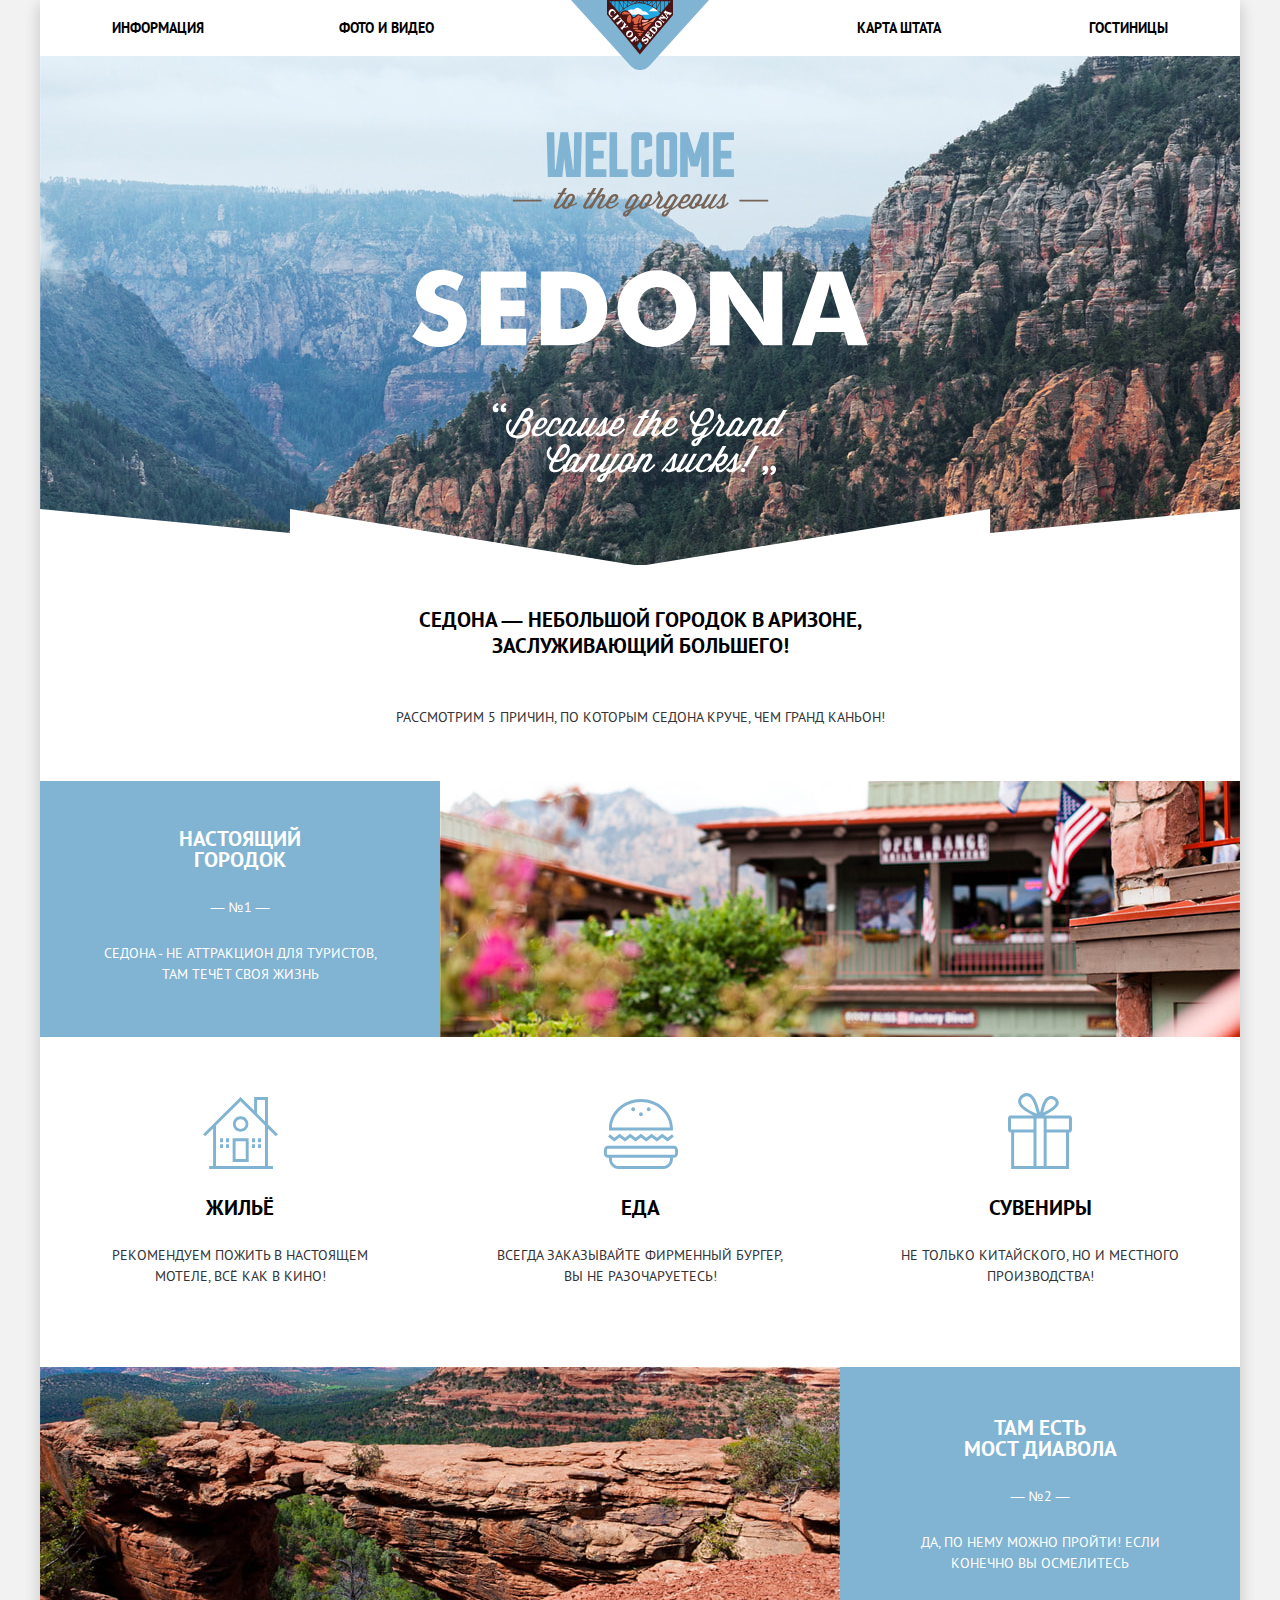
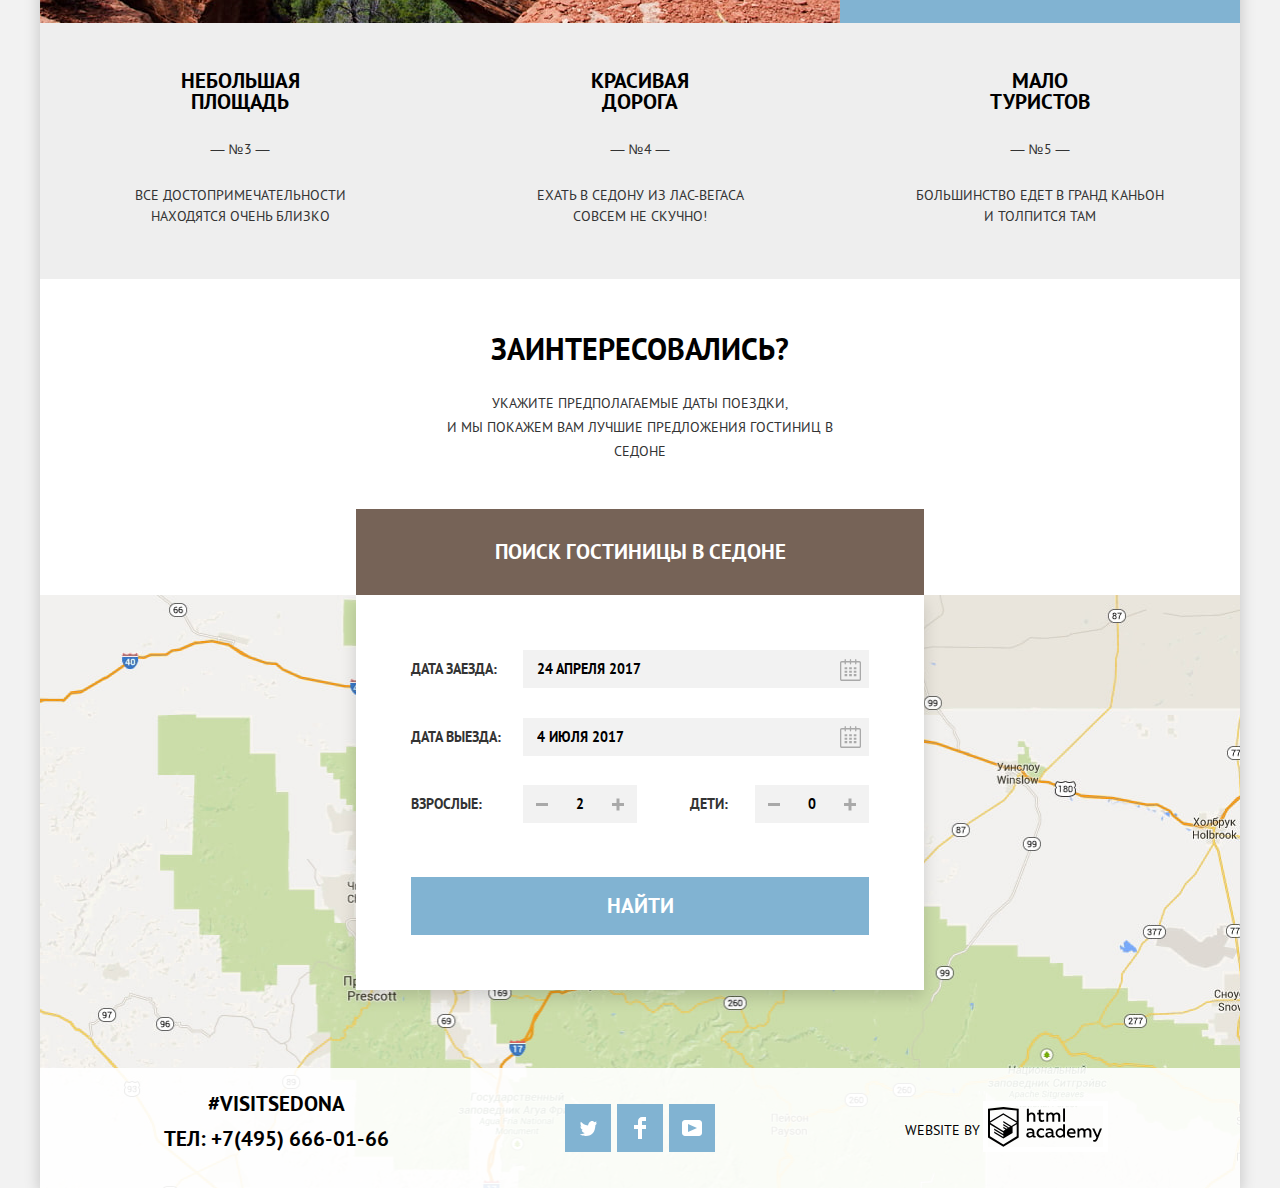
==== commit 84b95cc5: "add__scripts" ====
--- a/index.html
+++ b/index.html
@@ -98,15 +98,17 @@
       </section>
 
       <section class="search">
-        <h2>Заинтересовались?</h2>
-        <p class="search__info">Укажите предполагаемые даты поездки, <br>и мы покажем вам лучшие предложения гостиниц в Седоне</p>
-        
-        <button class="search__button search__button__toggle" type="button">Поиск гостиницы в Седоне</button>
-        
+        <div class="search__wrap">
+          <h2>Заинтересовались?</h2>
+          <p class="search__info">Укажите предполагаемые даты поездки, <br>и мы покажем вам лучшие предложения гостиниц в Седоне</p>
+          
+          <button class="search__button search__button__toggle" type="button">Поиск гостиницы в Седоне</button>
+        </div>
+          
         <form class="search__modal" action="https://echo.htmlacademy.ru" method="post">
           <label class="search__label" for="arrival">Дата заезда:</label>
-          <div class="search__wrap">
-            <input class="search__date" type="text" required id="arrival" name="arrival" maxlength="35" placeholder="24 апреля 2017" autocomplete="off">
+          <div class="search__modal__wrap">
+            <input class="search__date" type="text" required  id="arrival" name="arrival" maxlength="35" placeholder="24 апреля 2017" autocomplete="off">
             <button class="search__btn__calendar focus__border" type="button" aria-label="Открыть календарь">
               <svg width="21" height="23" viewBox="0 0 21 23">
               <path fill-rule="evenodd" clip-rule="evenodd" d="M16.406 3.02498H19.251C20.217 3.02498 21 3.84698 21 4.86198V21.164C21 22.179 20.217 23 19.251 23H1.75C0.784 23 0 22.179 0 21.164V4.86198C0 3.84698 0.784 3.02498 1.75 3.02498H4.593V1.64798C4.593 1.26698 4.887 0.958984 5.25 0.958984C5.612 0.958984 5.906 1.26698 5.906 1.64798V3.02498H9.844V1.64798C9.844 1.26698 10.138 0.958984 10.501 0.958984C10.862 0.958984 11.156 1.26698 11.156 1.64798V3.02498H15.094V1.64798C15.094 1.26698 15.387 0.958984 15.75 0.958984C16.112 0.958984 16.406 1.26698 16.406 1.64798V3.02498ZM19.5646 21.484C19.6466 21.3979 19.691 21.2828 19.688 21.164H19.689V4.86198C19.689 4.60898 19.493 4.40298 19.252 4.40298H16.407V5.78098C16.407 6.16198 16.113 6.46998 15.751 6.46998C15.388 6.46998 15.095 6.16198 15.095 5.78098V4.40298H11.157V5.78098C11.157 6.16198 10.863 6.46998 10.502 6.46998C10.139 6.46998 9.845 6.16198 9.845 5.78098V4.40298H5.907V5.78098C5.907 6.16198 5.613 6.46998 5.251 6.46998C4.888 6.46998 4.594 6.16198 4.594 5.78098V4.40298H1.75C1.50263 4.40953 1.30696 4.61458 1.312 4.86198V21.164C1.30696 21.4114 1.50263 21.6164 1.75 21.623H19.251C19.3698 21.6201 19.4826 21.5701 19.5646 21.484Z" fill="#A9A9A9"/>
@@ -116,7 +118,7 @@
           </div>
 
           <label class="search__label" for="departure">Дата выезда:</label>
-          <div class="search__wrap">
+          <div class="search__modal__wrap">
             <input class="search__date" type="text" required id="departure" name="departure " maxlength="35" placeholder="4 июля 2017" autocomplete="off">
             <button class="search__btn__calendar focus__border" type="button" aria-label="Открыть календарь">
               <svg width="21" height="23" viewBox="0 0 21 23">
@@ -127,14 +129,14 @@
           </div>
 
           <label class="search__label" for="adults">Взрослые:</label>
-          <div class="search__wrap search__wrap__adult">
+          <div class="search__modal__wrap search__wrap__adult">
             <button class="search__btn__minus focus__border" type="button" aria-label="Уменьшить количество взрослых на 1"></button>
             <input class="search__count" type="text" required id="adults" name="adults" maxlength="2" placeholder="2" autocomplete="off">
             <button class="search__btn__plus focus__border" type="button" aria-label="Увеличить количество взрослых на 1"></button>
           </div>
 
           <label class="search__label__children" for="children">Дети:</label>
-          <div class="search__wrap">
+          <div class="search__modal__wrap">
             <button class="search__btn__minus focus__border" type="button" aria-label="Уменьшить количество детей на 1"></button>
             <input class="search__count" type="text" required id="children" name="children" maxlength="2" placeholder="0" autocomplete="off">
             <button class="search__btn__plus focus__border" type="button" aria-label="Увеличить количество детей на 1"></button>
@@ -207,5 +209,8 @@
     </footer> 
 
   </div>
+
+  <script src="js/scripts.js"></script>
+
 </body>
 </html>
--- a/css/style.css
+++ b/css/style.css
@@ -50,6 +50,8 @@
   --basic-marine-hover: #669ec0;
   --basic-marine-active: #5496bd;
 
+  --basic-arror: #8B0000;
+
   /* shadow */
   --page-shadow: 0 5px 15px 0 rgba(0, 1, 1, 0.2);
   --modal-shadow: 0 7px 15px rgba(0, 1, 1, 0.15);
@@ -374,6 +376,8 @@
   display: flex;
   flex-wrap: wrap;
   align-items: center;
+  position: relative;
+  z-index: 4;
   background-color: var(--basic-grey-extra);
 }
 
@@ -492,7 +496,14 @@
 .search {
   position: relative;
   min-height: 764px;
-  padding: 58px 0 78px;
+  padding: 0 0 78px;
+}
+
+.search__wrap {
+  position: relative;
+  z-index: 4;
+  padding-top: 58px;
+  background-color: var(--basic-white);
 }
 
 .search h2 {
@@ -501,7 +512,7 @@
   font-size: 30px;
   line-height: 24px;
   font-weight: 700;
-  color: var(--basic-black);
+  color: var(--basic-black); 
 }
 
 .search__info {
@@ -550,7 +561,7 @@
   align-items: center;
   align-content: space-between;
   position: relative;
-  z-index: 1;
+  z-index: 2;
   width: 568px;
   min-height: 395px;
   margin: 0 auto;
@@ -579,7 +590,7 @@
   margin-right: 5px;
 }
 
-.search__wrap {
+.search__modal__wrap {
   position: relative;
 }
 
@@ -744,6 +755,7 @@
 
 .search__map {
   position: absolute;
+  z-index: 1;
   left: 0;
   bottom: -120px;
   min-width: 1200px;
@@ -1197,6 +1209,10 @@
   background-position: 0 0;
 }
 
+.star__1 {
+  width: 19px;
+}
+
 .star__2 {
   width: 40px;
 }
@@ -1207,6 +1223,10 @@
 
 .star__4 {
   width: 90px;
+}
+
+.star__5 {
+  width: 112px;
 }
 
 .card__digit {
@@ -1228,5 +1248,48 @@
 }
 
 
-
-
+/* Анимации, оживление форм*/ 
+/* Управление положением формы поиска гостиниц */
+@keyframes not__appear {
+  100% { transform: translateY(-100%);}
+}
+
+@keyframes appear {
+  from { transform: translateY(-100%);}
+  100% { transform: translateY(0);}
+}
+
+.not__appear {
+  animation-name: not__appear;
+  animation-duration: 2s;
+  animation-fill-mode: forwards;
+}
+
+.appear {
+  animation-name: appear;
+  animation-duration: 2s;
+  animation-fill-mode: forwards;
+}
+
+/* Валидация формы поиска */
+@keyframes shake {
+  10%, 30%,  50%, 70%, 90% { 
+    transform: rotate(1deg);
+  }
+
+  20%, 40%, 60%, 80% {
+    transform: rotate(-1deg);
+  }
+
+  100% { transform: rotate(0);}
+}
+
+.error,
+.error:focus {
+  border: 2px solid var(--basic-arror);
+}
+
+.shake {
+  animation-name: shake;
+  animation-duration: 0.2s;
+}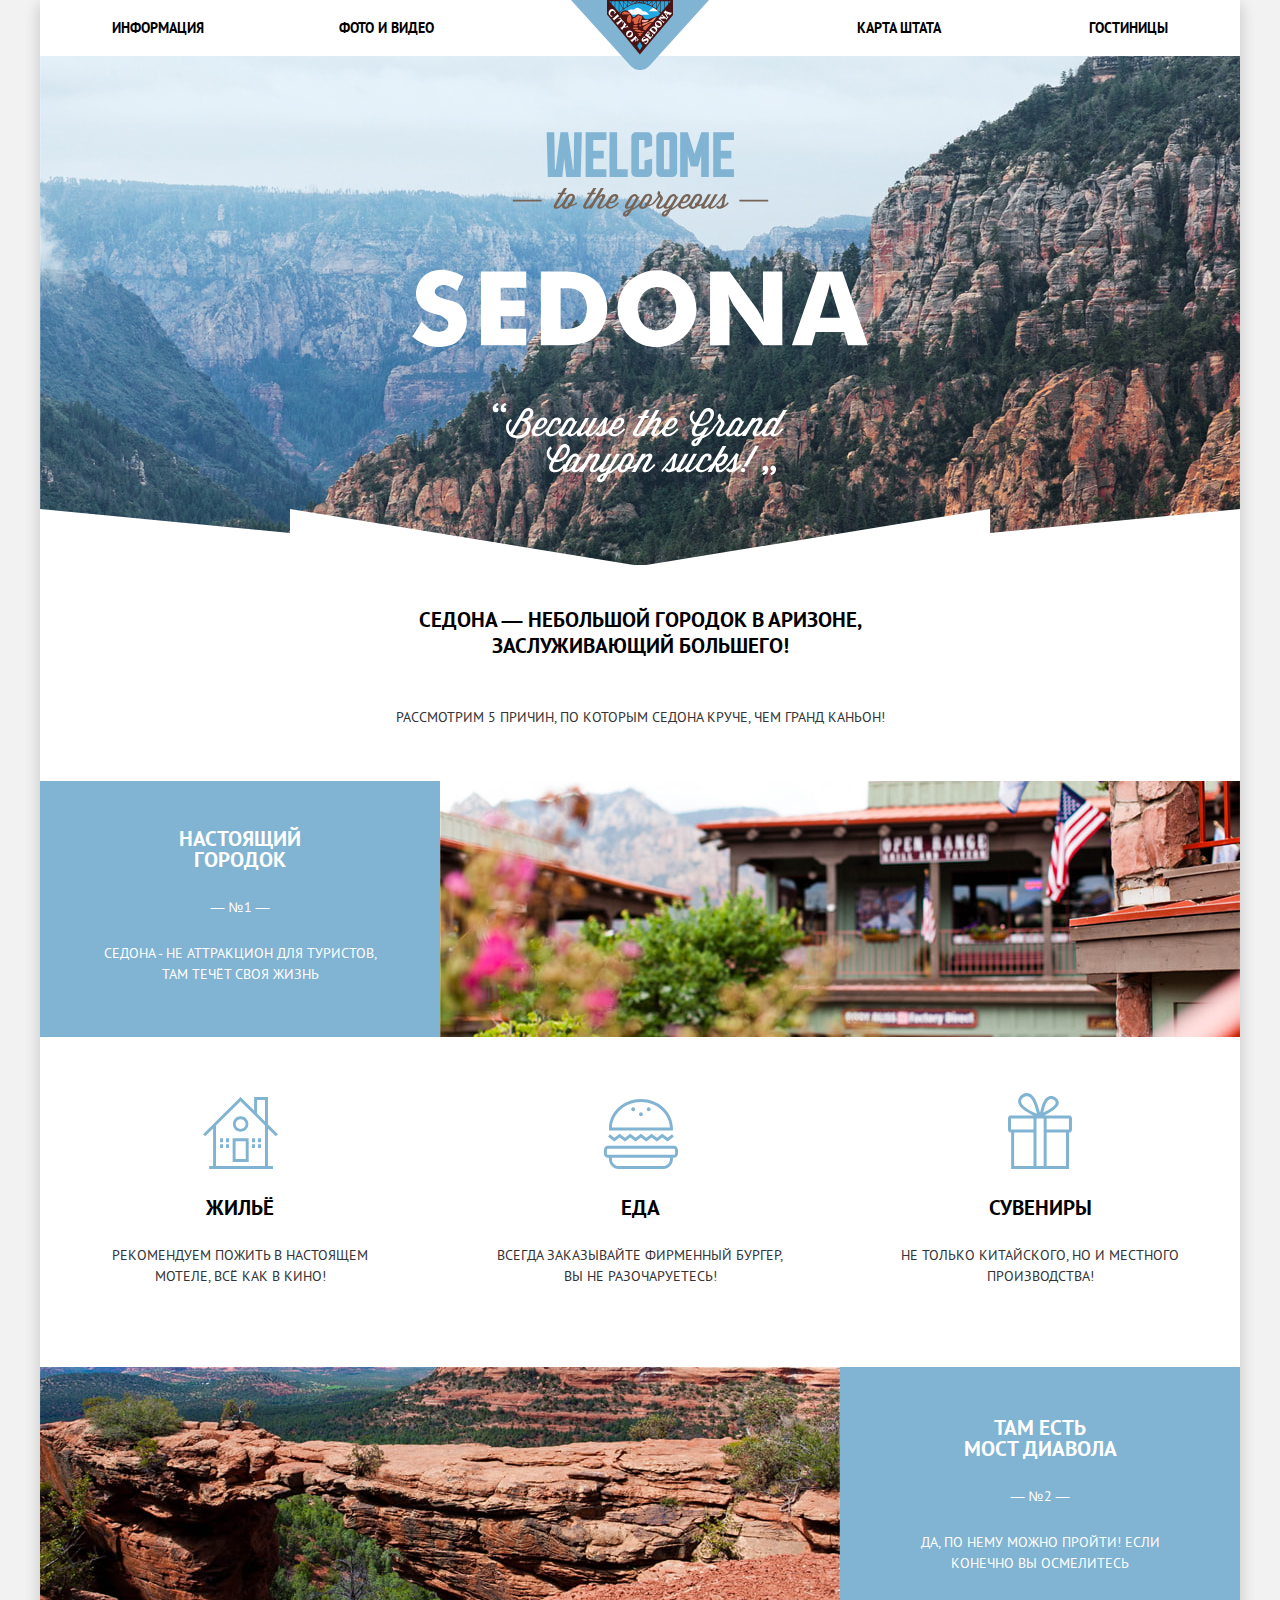
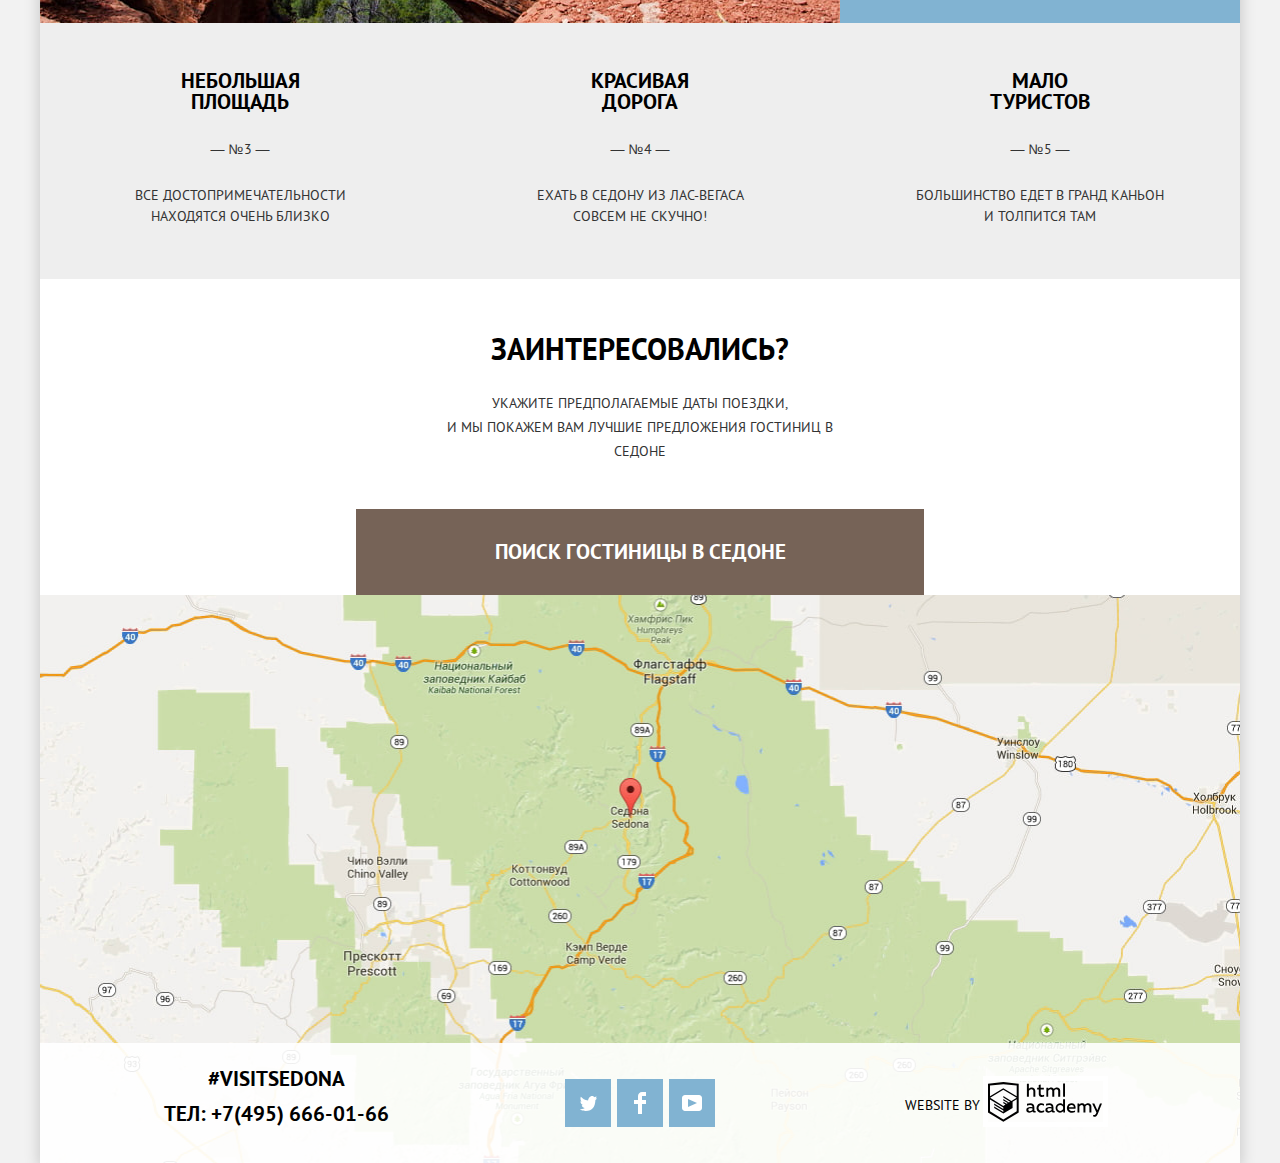
==== commit cd591c2a: "working__script__+" ====
--- a/index.html
+++ b/index.html
@@ -98,8 +98,9 @@
       </section>
 
       <section class="search">
+        <h2 class="hidden">Поиск гостиницы в Седоне</h2>
         <div class="search__wrap">
-          <h2>Заинтересовались?</h2>
+          <p>Заинтересовались?</p>
           <p class="search__info">Укажите предполагаемые даты поездки, <br>и мы покажем вам лучшие предложения гостиниц в Седоне</p>
           
           <button class="search__button search__button__toggle" type="button">Поиск гостиницы в Седоне</button>
--- a/css/style.css
+++ b/css/style.css
@@ -506,7 +506,7 @@
   background-color: var(--basic-white);
 }
 
-.search h2 {
+.search__wrap p:first-of-type {
   width: 435px;
   margin: 0 auto 30px;;
   font-size: 30px;
@@ -583,11 +583,13 @@
 .search__label {
   width: 100px;
   margin-right: 12px;
+  color: var(--basic-black);
 }
 
 .search__label__children {
   width: 60px;
   margin-right: 5px;
+  color: var(--basic-black);
 }
 
 .search__modal__wrap {
@@ -1249,7 +1251,7 @@
 
 
 /* Анимации, оживление форм*/ 
-/* Управление положением формы поиска гостиниц */
+/* Управление положением и отображением формы поиска гостиниц */
 @keyframes not__appear {
   100% { transform: translateY(-100%);}
 }
@@ -1269,6 +1271,10 @@
   animation-name: appear;
   animation-duration: 2s;
   animation-fill-mode: forwards;
+}
+
+.collapse__search__modal {
+  display: none;
 }
 
 /* Валидация формы поиска */
@@ -1277,19 +1283,18 @@
     transform: rotate(1deg);
   }
 
-  20%, 40%, 60%, 80% {
+  20%, 40%, 60%, 80%, 100% {
     transform: rotate(-1deg);
   }
-
-  100% { transform: rotate(0);}
 }
 
 .error,
 .error:focus {
-  border: 2px solid var(--basic-arror);
+  border-color: var(--basic-arror);
 }
 
 .shake {
   animation-name: shake;
   animation-duration: 0.2s;
+  animation-fill-mode: backwards;
 }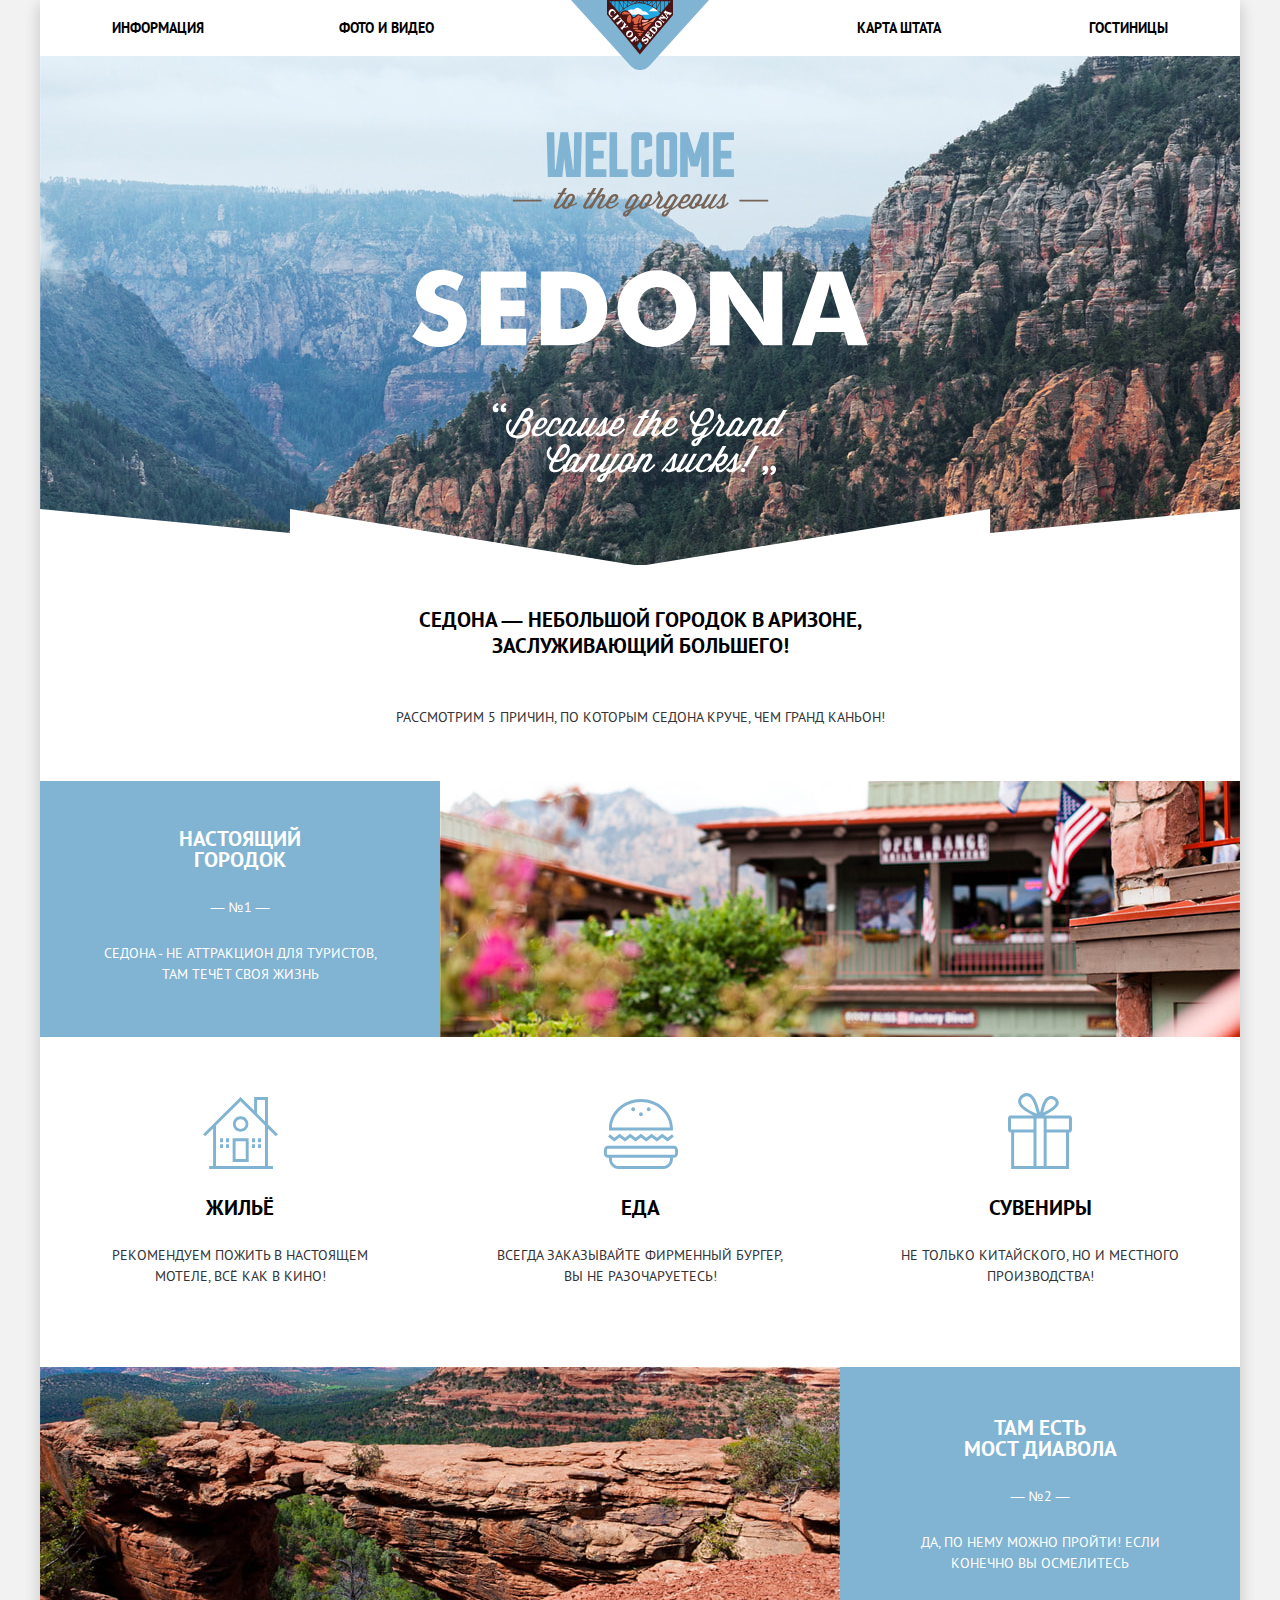
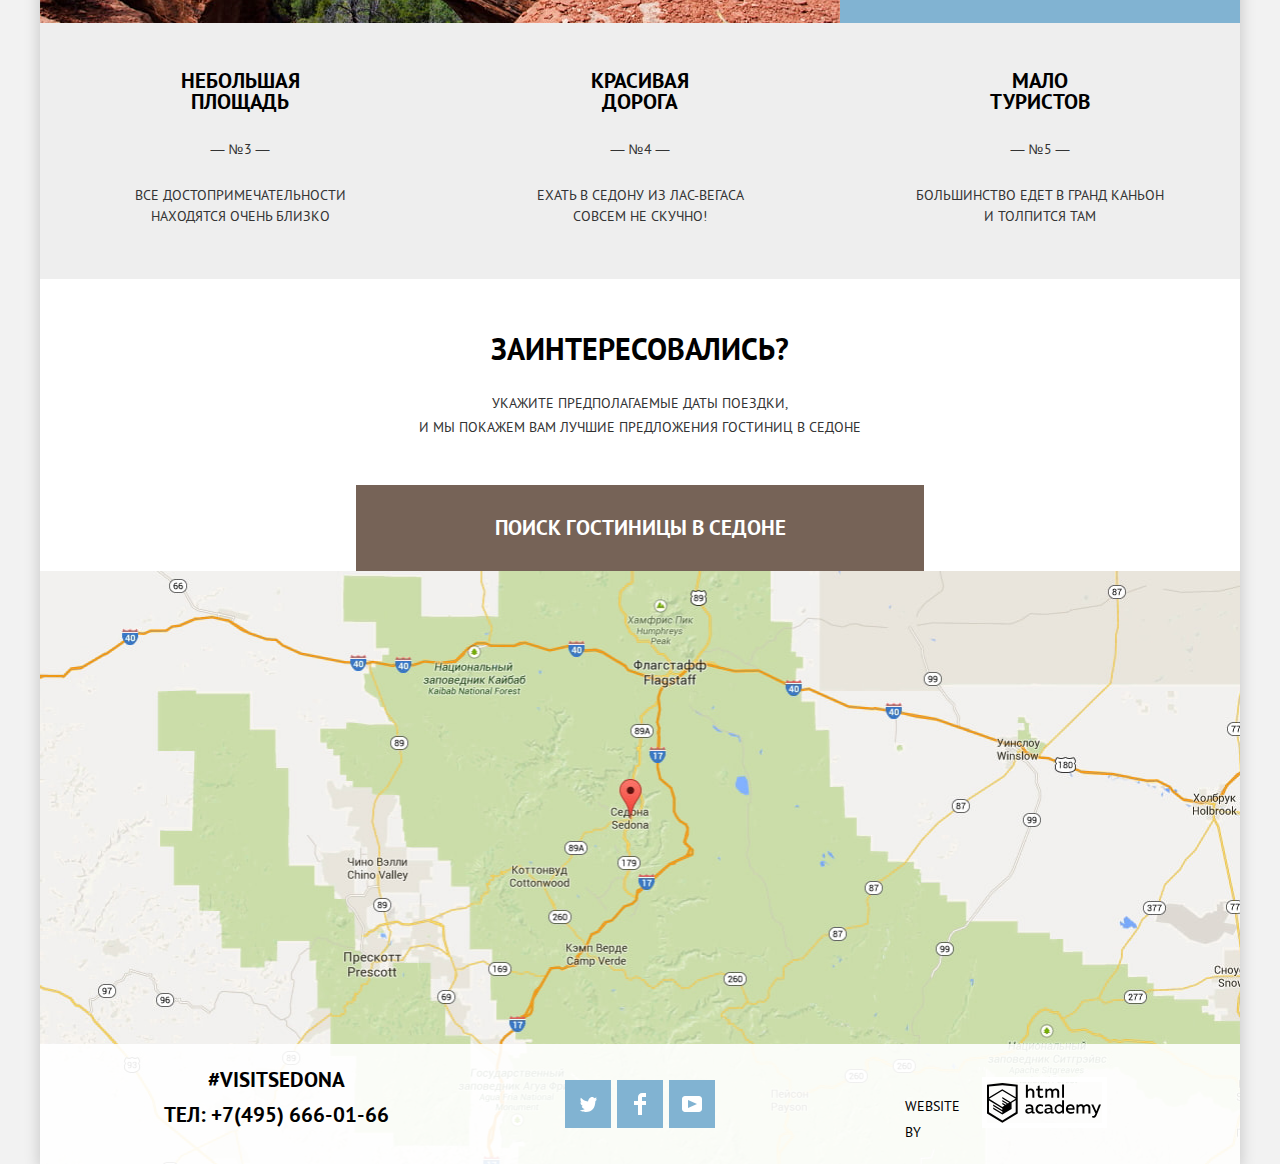
==== commit bb0b797e: "project__full" ====
--- a/index.html
+++ b/index.html
@@ -1,11 +1,13 @@
 <!DOCTYPE html>
 <html class="page" lang="ru">
+
 <head>
   <meta charset="utf-8">
   <title>HTML Academy: Седона</title>
   <link href="css/normalize.css" rel="stylesheet">
-  <link href="css/style.css" rel="stylesheet">
+  <link href="css/style.min.css" rel="stylesheet">
 </head>
+
 <body class="page__body">
   <div class="center"> 
     
@@ -26,13 +28,12 @@
     </header>
 
     <!-- begining of MAIN -->    
-    <main class="main index__main">
-      
+    <main class="main index__main"> 
       <h1 class="hidden">Великолепный, туристический городок Седона!</h1>
       
       <section class="welcome">
         <h2 class="hidden">Добро пожаловать в Седону!</h2>
-        <!-- Горы - фоном, текст - через img, маска - псевдоэлемент, размеры img округлил в большую сторону -->
+        
         <img src="img/welcome_content.svg" width="457" height="351" alt="Добро пожаловать в великолепную Седону!">
       </section>
       
@@ -55,10 +56,12 @@
                 <h3 class="title">Жильё</h3>
                 <p>Рекомендуем пожить в настоящем мотеле, всё как в кино!</p>
               </li>
+              
               <li class="features__item features__food">
                 <h3 class="title">Еда</h3>
                 <p>Всегда заказывайте фирменный бургер, вы не разочаруетесь!</p>
               </li>
+              
               <li class="features__item features__souvenirs">
                 <h3 class="title">Сувениры</h3>
                 <p>Не только китайского, но и местного производства!</p>
@@ -73,8 +76,7 @@
               <p class="advantages__description">Да, по нему можно пройти! Если конечно вы осмелитесь</p>
             </div>
                        
-            <img class="advantages__img" src="img/bridge_content.jpg" width="800" height="256" alt="Мост Диавола">
-            
+            <img class="advantages__img" src="img/bridge_content.jpg" width="800" height="256" alt="Мост Диавола"> 
           </li>
           
           <li class="advantages__item">
@@ -99,66 +101,70 @@
 
       <section class="search">
         <h2 class="hidden">Поиск гостиницы в Седоне</h2>
+        
         <div class="search__wrap">
           <p>Заинтересовались?</p>
           <p class="search__info">Укажите предполагаемые даты поездки, <br>и мы покажем вам лучшие предложения гостиниц в Седоне</p>
           
           <button class="search__button search__button__toggle" type="button">Поиск гостиницы в Седоне</button>
         </div>
-          
-        <form class="search__modal" action="https://echo.htmlacademy.ru" method="post">
-          <label class="search__label" for="arrival">Дата заезда:</label>
-          <div class="search__modal__wrap">
-            <input class="search__date" type="text" required  id="arrival" name="arrival" maxlength="35" placeholder="24 апреля 2017" autocomplete="off">
-            <button class="search__btn__calendar focus__border" type="button" aria-label="Открыть календарь">
-              <svg width="21" height="23" viewBox="0 0 21 23">
-              <path fill-rule="evenodd" clip-rule="evenodd" d="M16.406 3.02498H19.251C20.217 3.02498 21 3.84698 21 4.86198V21.164C21 22.179 20.217 23 19.251 23H1.75C0.784 23 0 22.179 0 21.164V4.86198C0 3.84698 0.784 3.02498 1.75 3.02498H4.593V1.64798C4.593 1.26698 4.887 0.958984 5.25 0.958984C5.612 0.958984 5.906 1.26698 5.906 1.64798V3.02498H9.844V1.64798C9.844 1.26698 10.138 0.958984 10.501 0.958984C10.862 0.958984 11.156 1.26698 11.156 1.64798V3.02498H15.094V1.64798C15.094 1.26698 15.387 0.958984 15.75 0.958984C16.112 0.958984 16.406 1.26698 16.406 1.64798V3.02498ZM19.5646 21.484C19.6466 21.3979 19.691 21.2828 19.688 21.164H19.689V4.86198C19.689 4.60898 19.493 4.40298 19.252 4.40298H16.407V5.78098C16.407 6.16198 16.113 6.46998 15.751 6.46998C15.388 6.46998 15.095 6.16198 15.095 5.78098V4.40298H11.157V5.78098C11.157 6.16198 10.863 6.46998 10.502 6.46998C10.139 6.46998 9.845 6.16198 9.845 5.78098V4.40298H5.907V5.78098C5.907 6.16198 5.613 6.46998 5.251 6.46998C4.888 6.46998 4.594 6.16198 4.594 5.78098V4.40298H1.75C1.50263 4.40953 1.30696 4.61458 1.312 4.86198V21.164C1.30696 21.4114 1.50263 21.6164 1.75 21.623H19.251C19.3698 21.6201 19.4826 21.5701 19.5646 21.484Z" fill="#A9A9A9"/>
-              <path fill-rule="evenodd" clip-rule="evenodd" d="M4.59399 9.2251H7.21899V11.2911H4.59399V9.2251ZM4.59399 12.6681H7.21899V14.7351H4.59399V12.6681ZM7.21899 16.1121H4.59399V18.1781H7.21899V16.1121ZM9.18799 16.1121H11.813V18.1781H9.18799V16.1121ZM11.813 12.6681H9.18799V14.7351H11.813V12.6681ZM9.18799 9.2251H11.813V11.2911H9.18799V9.2251ZM16.406 16.1121H13.781V18.1781H16.406V16.1121ZM13.781 12.6681H16.406V14.7351H13.781V12.6681ZM16.406 9.2251H13.781V11.2911H16.406V9.2251Z" fill="#A9A9A9"/>
-              </svg>
-            </button>
-          </div>
-
-          <label class="search__label" for="departure">Дата выезда:</label>
-          <div class="search__modal__wrap">
-            <input class="search__date" type="text" required id="departure" name="departure " maxlength="35" placeholder="4 июля 2017" autocomplete="off">
-            <button class="search__btn__calendar focus__border" type="button" aria-label="Открыть календарь">
-              <svg width="21" height="23" viewBox="0 0 21 23">
-              <path fill-rule="evenodd" clip-rule="evenodd" d="M16.406 3.02498H19.251C20.217 3.02498 21 3.84698 21 4.86198V21.164C21 22.179 20.217 23 19.251 23H1.75C0.784 23 0 22.179 0 21.164V4.86198C0 3.84698 0.784 3.02498 1.75 3.02498H4.593V1.64798C4.593 1.26698 4.887 0.958984 5.25 0.958984C5.612 0.958984 5.906 1.26698 5.906 1.64798V3.02498H9.844V1.64798C9.844 1.26698 10.138 0.958984 10.501 0.958984C10.862 0.958984 11.156 1.26698 11.156 1.64798V3.02498H15.094V1.64798C15.094 1.26698 15.387 0.958984 15.75 0.958984C16.112 0.958984 16.406 1.26698 16.406 1.64798V3.02498ZM19.5646 21.484C19.6466 21.3979 19.691 21.2828 19.688 21.164H19.689V4.86198C19.689 4.60898 19.493 4.40298 19.252 4.40298H16.407V5.78098C16.407 6.16198 16.113 6.46998 15.751 6.46998C15.388 6.46998 15.095 6.16198 15.095 5.78098V4.40298H11.157V5.78098C11.157 6.16198 10.863 6.46998 10.502 6.46998C10.139 6.46998 9.845 6.16198 9.845 5.78098V4.40298H5.907V5.78098C5.907 6.16198 5.613 6.46998 5.251 6.46998C4.888 6.46998 4.594 6.16198 4.594 5.78098V4.40298H1.75C1.50263 4.40953 1.30696 4.61458 1.312 4.86198V21.164C1.30696 21.4114 1.50263 21.6164 1.75 21.623H19.251C19.3698 21.6201 19.4826 21.5701 19.5646 21.484Z" fill="#A9A9A9"/>
-              <path fill-rule="evenodd" clip-rule="evenodd" d="M4.59399 9.2251H7.21899V11.2911H4.59399V9.2251ZM4.59399 12.6681H7.21899V14.7351H4.59399V12.6681ZM7.21899 16.1121H4.59399V18.1781H7.21899V16.1121ZM9.18799 16.1121H11.813V18.1781H9.18799V16.1121ZM11.813 12.6681H9.18799V14.7351H11.813V12.6681ZM9.18799 9.2251H11.813V11.2911H9.18799V9.2251ZM16.406 16.1121H13.781V18.1781H16.406V16.1121ZM13.781 12.6681H16.406V14.7351H13.781V12.6681ZM16.406 9.2251H13.781V11.2911H16.406V9.2251Z" fill="#A9A9A9"/>
-              </svg>
-            </button>
-          </div>
-
-          <label class="search__label" for="adults">Взрослые:</label>
-          <div class="search__modal__wrap search__wrap__adult">
-            <button class="search__btn__minus focus__border" type="button" aria-label="Уменьшить количество взрослых на 1"></button>
-            <input class="search__count" type="text" required id="adults" name="adults" maxlength="2" placeholder="2" autocomplete="off">
-            <button class="search__btn__plus focus__border" type="button" aria-label="Увеличить количество взрослых на 1"></button>
-          </div>
-
-          <label class="search__label__children" for="children">Дети:</label>
-          <div class="search__modal__wrap">
-            <button class="search__btn__minus focus__border" type="button" aria-label="Уменьшить количество детей на 1"></button>
-            <input class="search__count" type="text" required id="children" name="children" maxlength="2" placeholder="0" autocomplete="off">
-            <button class="search__btn__plus focus__border" type="button" aria-label="Увеличить количество детей на 1"></button>
-          </div>
-          
-          <input class="search__button search__button__modal focus__shadow" type="submit" value="Найти">
-        </form>
-        
-        <img class="search__map" src="img/map.jpg" width="1199" height="593" alt="Расположение города Седона Коконино-Каунти в штате Аризона, Соединённые Штаты Америки">
-
-        <iframe class="search__map"
-          src="https://www.google.com/maps/embed?pb=!1m18!1m12!1m3!1d52385.180505965815!2d-111.83015793919357!3d34.85437338104893!2m3!1f0!2f0!3f0!3m2!1i1024!2i768!4f13.1!3m3!1m2!1s0x872da132f942b00d%3A0x5548c523fa6c8efd!2z0KHQtdC00L7QvdCwLCDQkNGA0LjQt9C-0L3QsCA4NjMzNiwg0KHQqNCQ!5e0!3m2!1sru!2sru!4v1602244440811!5m2!1sru!2sru" 
-          width="1200" height="593" title="Карта Седоны">
-        </iframe>
-        
+        
+        <div class="search__wrap__form__map">
+          <form class="search__modal" action="https://echo.htmlacademy.ru" method="post">
+            
+            <label class="search__label" for="arrival">Дата заезда:</label>
+            <div class="search__modal__wrap">
+              <input class="search__date" type="text" required  id="arrival" name="arrival" maxlength="35" placeholder="24 апреля 2017" autocomplete="off">
+              
+              <button class="search__btn__calendar focus__border" type="button" aria-label="Открыть календарь">
+                <svg width="21" height="23" viewBox="0 0 21 23">
+                <path fill-rule="evenodd" clip-rule="evenodd" d="M16.406 3.02498H19.251C20.217 3.02498 21 3.84698 21 4.86198V21.164C21 22.179 20.217 23 19.251 23H1.75C0.784 23 0 22.179 0 21.164V4.86198C0 3.84698 0.784 3.02498 1.75 3.02498H4.593V1.64798C4.593 1.26698 4.887 0.958984 5.25 0.958984C5.612 0.958984 5.906 1.26698 5.906 1.64798V3.02498H9.844V1.64798C9.844 1.26698 10.138 0.958984 10.501 0.958984C10.862 0.958984 11.156 1.26698 11.156 1.64798V3.02498H15.094V1.64798C15.094 1.26698 15.387 0.958984 15.75 0.958984C16.112 0.958984 16.406 1.26698 16.406 1.64798V3.02498ZM19.5646 21.484C19.6466 21.3979 19.691 21.2828 19.688 21.164H19.689V4.86198C19.689 4.60898 19.493 4.40298 19.252 4.40298H16.407V5.78098C16.407 6.16198 16.113 6.46998 15.751 6.46998C15.388 6.46998 15.095 6.16198 15.095 5.78098V4.40298H11.157V5.78098C11.157 6.16198 10.863 6.46998 10.502 6.46998C10.139 6.46998 9.845 6.16198 9.845 5.78098V4.40298H5.907V5.78098C5.907 6.16198 5.613 6.46998 5.251 6.46998C4.888 6.46998 4.594 6.16198 4.594 5.78098V4.40298H1.75C1.50263 4.40953 1.30696 4.61458 1.312 4.86198V21.164C1.30696 21.4114 1.50263 21.6164 1.75 21.623H19.251C19.3698 21.6201 19.4826 21.5701 19.5646 21.484Z" fill="#A9A9A9"/>
+                <path fill-rule="evenodd" clip-rule="evenodd" d="M4.59399 9.2251H7.21899V11.2911H4.59399V9.2251ZM4.59399 12.6681H7.21899V14.7351H4.59399V12.6681ZM7.21899 16.1121H4.59399V18.1781H7.21899V16.1121ZM9.18799 16.1121H11.813V18.1781H9.18799V16.1121ZM11.813 12.6681H9.18799V14.7351H11.813V12.6681ZM9.18799 9.2251H11.813V11.2911H9.18799V9.2251ZM16.406 16.1121H13.781V18.1781H16.406V16.1121ZM13.781 12.6681H16.406V14.7351H13.781V12.6681ZM16.406 9.2251H13.781V11.2911H16.406V9.2251Z" fill="#A9A9A9"/>
+                </svg>
+              </button>
+            </div>
+
+            <label class="search__label" for="departure">Дата выезда:</label>
+            <div class="search__modal__wrap">
+              <input class="search__date" type="text" required id="departure" name="departure " maxlength="35" placeholder="4 июля 2017" autocomplete="off">
+              
+              <button class="search__btn__calendar focus__border" type="button" aria-label="Открыть календарь">
+                <svg width="21" height="23" viewBox="0 0 21 23">
+                <path fill-rule="evenodd" clip-rule="evenodd" d="M16.406 3.02498H19.251C20.217 3.02498 21 3.84698 21 4.86198V21.164C21 22.179 20.217 23 19.251 23H1.75C0.784 23 0 22.179 0 21.164V4.86198C0 3.84698 0.784 3.02498 1.75 3.02498H4.593V1.64798C4.593 1.26698 4.887 0.958984 5.25 0.958984C5.612 0.958984 5.906 1.26698 5.906 1.64798V3.02498H9.844V1.64798C9.844 1.26698 10.138 0.958984 10.501 0.958984C10.862 0.958984 11.156 1.26698 11.156 1.64798V3.02498H15.094V1.64798C15.094 1.26698 15.387 0.958984 15.75 0.958984C16.112 0.958984 16.406 1.26698 16.406 1.64798V3.02498ZM19.5646 21.484C19.6466 21.3979 19.691 21.2828 19.688 21.164H19.689V4.86198C19.689 4.60898 19.493 4.40298 19.252 4.40298H16.407V5.78098C16.407 6.16198 16.113 6.46998 15.751 6.46998C15.388 6.46998 15.095 6.16198 15.095 5.78098V4.40298H11.157V5.78098C11.157 6.16198 10.863 6.46998 10.502 6.46998C10.139 6.46998 9.845 6.16198 9.845 5.78098V4.40298H5.907V5.78098C5.907 6.16198 5.613 6.46998 5.251 6.46998C4.888 6.46998 4.594 6.16198 4.594 5.78098V4.40298H1.75C1.50263 4.40953 1.30696 4.61458 1.312 4.86198V21.164C1.30696 21.4114 1.50263 21.6164 1.75 21.623H19.251C19.3698 21.6201 19.4826 21.5701 19.5646 21.484Z" fill="#A9A9A9"/>
+                <path fill-rule="evenodd" clip-rule="evenodd" d="M4.59399 9.2251H7.21899V11.2911H4.59399V9.2251ZM4.59399 12.6681H7.21899V14.7351H4.59399V12.6681ZM7.21899 16.1121H4.59399V18.1781H7.21899V16.1121ZM9.18799 16.1121H11.813V18.1781H9.18799V16.1121ZM11.813 12.6681H9.18799V14.7351H11.813V12.6681ZM9.18799 9.2251H11.813V11.2911H9.18799V9.2251ZM16.406 16.1121H13.781V18.1781H16.406V16.1121ZM13.781 12.6681H16.406V14.7351H13.781V12.6681ZM16.406 9.2251H13.781V11.2911H16.406V9.2251Z" fill="#A9A9A9"/>
+                </svg>
+              </button>
+            </div>
+
+            <label class="search__label" for="adults">Взрослые:</label>
+            <div class="search__modal__wrap search__wrap__adult">
+              <button class="search__btn__minus focus__border" type="button" aria-label="Уменьшить количество взрослых на 1"></button>
+              <input class="search__count" type="text" required id="adults" name="adults" maxlength="2" placeholder="2" autocomplete="off">
+              <button class="search__btn__plus focus__border" type="button" aria-label="Увеличить количество взрослых на 1"></button>
+            </div>
+
+            <label class="search__label__children" for="children">Дети:</label>
+            <div class="search__modal__wrap">
+              <button class="search__btn__minus focus__border" type="button" aria-label="Уменьшить количество детей на 1"></button>
+              <input class="search__count" type="text" required id="children" name="children" maxlength="2" placeholder="0" autocomplete="off">
+              <button class="search__btn__plus focus__border" type="button" aria-label="Увеличить количество детей на 1"></button>
+            </div>
+            
+            <input class="search__button search__button__modal focus__shadow" type="submit" value="Найти">
+          </form>
+          
+          <img class="search__map" src="img/map.jpg" width="1199" height="593" alt="Расположение города Седона Коконино-Каунти в штате Аризона, Соединённые Штаты Америки">
+          
+          <iframe class="search__map"
+            src="https://www.google.com/maps/embed?pb=!1m18!1m12!1m3!1d52385.180505965815!2d-111.83015793919357!3d34.85437338104893!2m3!1f0!2f0!3f0!3m2!1i1024!2i768!4f13.1!3m3!1m2!1s0x872da132f942b00d%3A0x5548c523fa6c8efd!2z0KHQtdC00L7QvdCwLCDQkNGA0LjQt9C-0L3QsCA4NjMzNiwg0KHQqNCQ!5e0!3m2!1sru!2sru!4v1602244440811!5m2!1sru!2sru" 
+            width="1200" height="593" title="Карта Седоны">
+          </iframe>
+        </div>
       </section>
     </main>
 
     <!-- begining of FOOTER -->   
     <footer class="footer">
-      
       <section class="contacts">
         <h2 class="hidden">Контактная информация</h2>
         <p class="contacts__p title">#visitSEDONA</p>
@@ -167,6 +173,7 @@
       
       <section class="socials">
         <h2 class="hidden">Давайте дружить!</h2>
+        
         <ul class="socials__list reset__list">
           <li class="socials__item">
             <a class="socials__button focus__shadow" href="#">
@@ -177,6 +184,7 @@
               </svg>
             </a>
           </li>
+          
           <li class="socials__item">
             <a class="socials__button focus__shadow" href="#">
               <span class="hidden">Мы в Facebook</span>
@@ -185,6 +193,7 @@
               </svg>
             </a>
           </li>
+          
           <li class="socials__item">
             <a class="socials__button focus__shadow" href="#">
               <span class="hidden">Мы в Youtube</span>
@@ -198,9 +207,9 @@
       </section>
       
       <div class="copyrighting">
-        <p class="copyrighting__p">Website by</p>
-        <a class="copyrighting__link focus__shadow__text" href="https://htmlacademy.ru/intensive/htmlcss">
-          <span class="hidden">Логотип HTML академии</span>
+        <span class="copyrighting__span">Website by</span>
+        
+        <a class="copyrighting__link focus__shadow__text" href="https://htmlacademy.ru/intensive/htmlcss" aria-label="Перейти на страницу онлайн курсов HTML академии">
           <svg class="copyrighting__icon" width="115" height="41" viewBox="0 0 115 41">
             <path fill-rule="evenodd" clip-rule="evenodd" d="M15.5197 1.05737H15.3509L0 2.71895V31.4945L15.3509 40.8382L30.7018 31.4945V2.71895L15.5197 1.05737ZM77.0183 2.62185H75.0876V15.7311H77.0183V2.62185ZM40.8619 2.63264V7.76843C41.6131 6.9864 42.6386 6.5436 43.7105 6.53843C44.6823 6.47908 45.6329 6.84495 46.3253 7.54479C47.0177 8.24462 47.3866 9.21244 47.3399 10.2068V15.7634H45.367V10.4658C45.4231 9.94897 45.2754 9.43059 44.9566 9.02553C44.6377 8.62047 44.174 8.36218 43.6683 8.3079H43.3518C42.3456 8.36979 41.4321 8.9295 40.9041 9.80764V15.7634H38.8995V2.63264H40.8619ZM77.0183 31.4837H75.2775V30.0595C74.4828 31.1353 73.23 31.7538 71.9119 31.7211C69.4751 31.5528 67.5825 29.4822 67.5825 26.9845C67.5825 24.4867 69.4751 22.4162 71.9119 22.2479C73.1195 22.2052 74.2818 22.7203 75.0771 23.6505V18.3205H77.0183V31.4837ZM47.0656 30.0595C47.263 30.0515 47.4583 30.0152 47.6459 29.9516V31.3866C47.2482 31.5404 46.826 31.6172 46.4009 31.6132C45.6482 31.6769 44.9394 31.2429 44.639 30.5342C43.7036 31.31 42.5302 31.7227 41.3261 31.6995C39.733 31.6995 38.256 30.804 38.256 28.9482C38.256 26.65 40.3661 25.9379 42.1702 25.9379C42.9402 25.9505 43.707 26.0408 44.4596 26.2076V25.884C44.4596 24.805 43.6578 23.9742 42.1491 23.9742C41.0585 23.9764 39.9804 24.2116 38.9839 24.6647V22.8305C40.0678 22.451 41.204 22.2506 42.3495 22.2371C44.8394 22.2371 46.3693 23.4455 46.3693 26.1753V29.4121C46.3546 29.5668 46.401 29.721 46.4981 29.8406C46.5951 29.9601 46.7349 30.035 46.8862 30.0487H47.0656V30.0595ZM40.2711 28.8403C40.298 29.229 40.4761 29.5905 40.7655 29.844C41.055 30.0974 41.4317 30.2217 41.8115 30.189H41.9275C42.8819 30.1906 43.7973 29.8022 44.4702 29.11V27.5779C43.842 27.4414 43.2026 27.3655 42.5605 27.3513C41.5055 27.3513 40.2817 27.7074 40.2817 28.8403H40.2711ZM56.0229 22.9384C55.1962 22.4632 54.2596 22.2246 53.3115 22.2479H52.9422C51.7332 22.2873 50.5891 22.8166 49.7619 23.7192C48.9347 24.6218 48.4923 25.8236 48.5321 27.06V27.5024C48.6957 30.0004 50.805 31.8921 53.2482 31.7318C54.2519 31.7555 55.2477 31.5452 56.1601 31.1168V29.2718C55.3769 29.7215 54.4945 29.9591 53.5963 29.9624C52.5199 30.0288 51.4963 29.4793 50.9385 28.5356C50.3806 27.5918 50.3806 26.4095 50.9385 25.4658C51.4963 24.522 52.5199 23.9725 53.5963 24.039C54.461 24.0357 55.3066 24.2989 56.0229 24.7942V22.9384ZM66.1514 30.0595C66.3488 30.0515 66.5441 30.0152 66.7317 29.9516V31.3866C66.334 31.5404 65.9118 31.6172 65.4867 31.6132C64.734 31.6769 64.0252 31.2429 63.7248 30.5342C62.7894 31.31 61.616 31.7227 60.4119 31.6995C58.8188 31.6995 57.3417 30.804 57.3417 28.9482C57.3417 26.65 59.4518 25.9379 61.256 25.9379C62.0259 25.9505 62.7928 26.0408 63.5454 26.2076V25.884C63.5454 24.805 62.7436 23.9742 61.2349 23.9742C60.1443 23.9764 59.0662 24.2116 58.0697 24.6647V22.8305C59.1536 22.451 60.2897 22.2506 61.4353 22.2371C63.9252 22.2371 65.455 23.4455 65.455 26.1753V29.4121C65.4404 29.5668 65.4868 29.721 65.5838 29.8406C65.6809 29.9601 65.8207 30.035 65.972 30.0487H66.1514V30.0595ZM59.855 29.8481C59.5632 29.5943 59.3837 29.2311 59.3569 28.8403H59.378C59.378 27.7074 60.5385 27.3513 61.6569 27.3513C62.299 27.3655 62.9383 27.4414 63.5665 27.5779V29.11C62.8937 29.8022 61.9782 30.1906 61.0239 30.189H60.9078C60.5263 30.2247 60.1469 30.1019 59.855 29.8481ZM69.3271 26.9305C69.3271 25.2859 70.6308 23.9526 72.239 23.9526L72.2601 24.0066C73.4742 24.0066 74.5742 24.7382 75.0665 25.8732V28.0311C74.5856 29.1871 73.4673 29.9296 72.239 29.9084C70.6308 29.9084 69.3271 28.5752 69.3271 26.9305ZM83.3486 22.2479C86.8408 22.2479 88.0541 25.1395 87.4844 27.7397H80.922C81.1436 29.3582 82.6839 30.0163 84.2876 30.0163C85.2509 30.0196 86.2027 29.8021 87.0729 29.3797V31.1061C86.0736 31.5421 84.9939 31.7519 83.9078 31.7211C81.2385 31.7211 78.8963 30.189 78.8963 26.9521C78.8362 25.7502 79.2482 24.5736 80.0408 23.6841C80.8334 22.7945 81.9408 22.2658 83.1165 22.2155H83.3486V22.2479ZM80.8693 26.1753C80.9704 24.8237 82.1216 23.8104 83.4436 23.9095H83.4858C84.1064 23.8531 84.7196 24.08 85.1612 24.5295C85.6028 24.979 85.8275 25.6051 85.7752 26.24H80.8693V26.1753ZM89.489 31.4621V22.4961H91.2298V23.575C91.9777 22.7197 93.041 22.2229 94.1628 22.2047C95.2951 22.1328 96.3712 22.7163 96.9482 23.7153C97.7407 22.8335 98.8477 22.3161 100.018 22.2803C100.952 22.2327 101.859 22.6011 102.507 23.2901C103.154 23.9792 103.478 24.9213 103.394 25.8732V31.4837H101.39V25.9271C101.437 25.4734 101.306 25.0191 101.024 24.6647C100.743 24.3104 100.336 24.0852 99.8917 24.039H99.6174C98.7512 24.0941 97.9525 24.536 97.4335 25.2474V31.4837H95.4289V25.9271C95.4728 25.47 95.3357 25.0139 95.0481 24.6611C94.7606 24.3082 94.3467 24.088 93.8991 24.0497H93.6881C92.7466 24.1344 91.8915 24.6449 91.3564 25.4416V31.5161H89.5312L89.489 31.4621ZM113.977 22.4745H111.972L109.324 29.2718L106.306 22.4853H104.196L108.417 31.5484L108.237 32.0016C107.72 33.3611 107.003 34.0516 106.053 34.0516C105.75 34.0548 105.447 34.0112 105.156 33.9221V35.6161C105.536 35.7125 105.926 35.7632 106.317 35.7671C107.646 35.7671 108.902 35.0226 109.851 32.6813L113.977 22.4745ZM52.689 6.78658V3.54974L50.7266 4.01369V6.73264H49.144V8.49132H50.7899V12.9905C50.7231 13.817 51.0244 14.6301 51.61 15.2038C52.1955 15.7775 53.0028 16.0505 53.8073 15.9468C54.5996 15.9535 55.3875 15.8259 56.139 15.5692V13.8429C55.5727 14.0781 54.9672 14.199 54.356 14.199C53.2165 14.199 52.689 13.8105 52.689 12.6237V8.5129H55.8541V6.78658H52.689ZM58.3862 15.7526V6.75421H60.1376V7.83316C60.8811 6.97655 61.9403 6.476 63.0601 6.45211C64.1624 6.38099 65.2146 6.93142 65.8032 7.88711C66.5958 7.00534 67.7028 6.48794 68.8734 6.45211C69.8138 6.41462 70.7233 6.79859 71.364 7.50353C72.0046 8.20846 72.3126 9.16418 72.2073 10.1205V15.7418H70.2028V10.1853C70.2499 9.73151 70.1184 9.27721 69.8373 8.92287C69.5561 8.56853 69.1485 8.34334 68.7046 8.29711H68.4619C67.5957 8.35228 66.797 8.7942 66.278 9.50553V15.7418H64.2734V10.1853C64.3206 9.73151 64.1891 9.27721 63.9079 8.92287C63.6268 8.56853 63.2191 8.34334 62.7752 8.29711H62.5326C61.5911 8.38181 60.736 8.89229 60.2009 9.68895V15.7634H58.3862V15.7526ZM28.6972 30.3033L28.7078 30.2968L28.6972 30.3184V30.3033ZM28.6972 18.3205V30.3033L15.3509 38.4321L2.00459 30.3184V18.5147L15.2876 26.6068V28.0311L6.18257 22.5284V23.9418L15.3404 29.5632V31.0629L6.19312 25.4955V26.9521L15.3509 32.5734L24.5826 26.9197V20.8129L28.6972 18.3205ZM28.7078 16.7776L25.0362 18.9355L23.3482 20.0145L15.3087 15.0837V16.4971L22.156 20.7266L22.0083 20.8237L20.9532 21.4063L15.2876 17.9537V19.3995L19.761 22.1184L18.706 22.8413L15.3298 20.7913V22.2047L17.5454 23.5426L15.2982 24.9021L2.11009 16.864L15.3087 8.72869L28.7078 16.7776ZM15.2876 7.27211L28.7078 15.3534V4.56395L15.3615 3.12895L2.01514 4.56395V15.3534L15.2876 7.27211Z" 
             />
@@ -211,7 +220,6 @@
 
   </div>
 
-  <script src="js/scripts.js"></script>
-
+  <script src="js/scripts.min.js"></script>
 </body>
 </html>
--- a/css/style.min.css
+++ b/css/style.min.css
@@ -0,0 +1 @@
+@-webkit-keyframes not__appear{to{transform:translateY(-150%)}}@keyframes not__appear{to{transform:translateY(-150%)}}@-webkit-keyframes appear{0%{transform:translateY(-150%)}to{transform:translateY(0)}}@keyframes appear{0%{transform:translateY(-150%)}to{transform:translateY(0)}}@-webkit-keyframes shake{10%,30%,50%,70%,90%{transform:rotate(1deg)}20%,40%,60%,80%,to{transform:rotate(-1deg)}}@keyframes shake{10%,30%,50%,70%,90%{transform:rotate(1deg)}20%,40%,60%,80%,to{transform:rotate(-1deg)}}@font-face{font-family:"PT Sans";font-style:normal;font-weight:400;src:local("PT Sans"),local("PTSans-Regular"),url(../fonts/ptsans.woff2) format("woff2"),url(../fonts/ptsans.woff) format("woff")}@font-face{font-family:"PT Sans";font-style:normal;font-weight:700;src:local("PT Sans Bold"),local("PTSans-Bold"),url(../fonts/ptsansbold.woff2) format("woff2"),url(../fonts/ptsansbold.woff) format("woff")}:root{--basic-black: #000000;--basic-black-active: rgba(0, 0, 0, 0.3);--basic-dark: #333333;--basic-grey: #808080;--basic-grey-pink: #e5e5e5;--basic-grey-extra: #eeeeee;--basic-grey-hover: #ebebeb;--basic-grey-active: #bdbbbc;--basic-white: #ffffff;--basic-white-active: rgba(255, 255, 255, 0.3);--basic-brown: #766357;--basic-brown-hover: #604e43;--basic-brown-active: #503e33;--basic-marine: #81b3d2;--basic-marine-hover: #669ec0;--basic-marine-active: #5496bd;--color-error: #8B0000;--color-body: #f2f2f2;--color-footer: rgba(255, 255, 255, 0.9);--color-map: #bbdabb;--color-btn-count: #a9a9a9;--color-rating: #666666;--color-span: #ababab;--color-span-shadow: rgba(171, 171, 171, 0.3);--color-triangle: #cacaca;--page-shadow: 0 5px 15px 0 rgba(0, 1, 1, 0.2);--modal-shadow: 0 7px 15px rgba(0, 1, 1, 0.15)}.page__body{min-width:1200px;margin:0;padding:0;font-family:"PT Sans",Arial,sans-serif;font-size:14px;text-transform:uppercase;background-color:var(--color-body)}*,::after,::before{box-sizing:border-box}.center{display:grid;grid-template-rows:-webkit-min-content 1fr -webkit-min-content;grid-template-rows:min-content 1fr min-content;align-content:start;width:1200px;min-height:100vh;margin:0 auto;background-color:var(--basic-white);box-shadow:var(--page-shadow)}.page__body a{text-decoration:none}.page__body img{max-width:100%;height:auto}.reset__list{margin:0;padding:0;list-style:none}.hidden{position:absolute;clip:rect(1px 1px 1px 1px);clip:rect(1px,1px,1px,1px);padding:0;border:0;height:1px;width:1px;overflow:hidden}.active{color:var(--basic-brown)}.current{color:var(--basic-marine)}.title{font-size:21px;font-weight:700;color:var(--basic-black)}.focus__shadow__text:focus:not(:active){outline:0;box-shadow:0 0 0 5px var(--basic-white),0 5px 5px 5px var(--basic-black);transition-duration:.4s}.focus__shadow:focus:not(:active){outline:0;box-shadow:0 5px 5px 0 var(--basic-black);transition-duration:.4s}.focus__border:focus:not(:active){outline:0;box-shadow:0 0 0 1px var(--basic-white),0 0 1px 2px var(--basic-marine)}.header{position:relative;padding:0 72px;word-wrap:break-word}.nav{line-height:26px;font-weight:700}.nav__logo{position:absolute;top:0;right:0;left:0;z-index:1;margin:auto;max-width:138px}.nav__logo[href]{transition-duration:1s}.nav__logo[href]:hover{outline:0;-webkit-filter:drop-shadow(0 5px 5px var(--basic-black));filter:drop-shadow(0 5px 5px var(--basic-black));transition-duration:.4s}.nav__list{display:flex;flex-wrap:wrap;align-items:center;min-height:56px}.nav__item{width:227px}.nav__item:nth-child(4n+1){text-align:left}.nav__item:nth-child(4n+2){text-align:left;margin-right:auto}.nav__item:nth-child(4n+3),.nav__item:nth-child(4n+4){text-align:right}.nav__link{color:var(--basic-black);box-shadow:0 0 0 5px var(--basic-white)}.nav__link:hover{color:var(--basic-marine)}.nav__link:active{color:var(--basic-black-active)}.main{line-height:21px;color:var(--basic-dark)}.footer{display:grid;grid-template-columns:327px 400px 327px;min-height:120px;padding:0 73px;z-index:2;line-height:26px;word-wrap:break-word;color:var(--basic-black);background-color:var(--color-footer)}.contacts{padding-top:23px;text-align:center}.contacts__p{width:327px;margin:0;padding:0 10px 9px}.contacts__address{width:327px;padding:0 10px;font-style:normal}.contacts__phone{color:inherit}.contacts__phone:hover{text-decoration:underline}.socials{display:grid;align-content:center}.socials__list{display:flex;flex-wrap:wrap;justify-content:center}.socials__item{margin:3px}.socials__button{display:flex;width:46px;height:48px;color:var(--basic-white);background-color:var(--basic-marine)}.socials__icon{margin:auto;fill:var(--basic-white)}.socials__button:hover{background-color:var(--basic-marine-hover)}.socials__button:active{outline:0;color:var(--basic-white-active);background-color:var(--basic-marine-active);--basic-white: var(--basic-white-active)}.copyrighting{display:flex;flex-wrap:wrap;justify-content:center;padding-top:38px}.copyrighting__span{width:74px;margin:11px 8px 0 0}.copyrighting__link{max-height:41px}.copyrighting__icon{box-shadow:0 0 0 5px var(--basic-white)}.copyrighting__icon:hover{fill:var(--basic-marine)}.copyrighting__icon:active{fill:var(--basic-grey-active)}.index__main{text-align:center}.features__item::before,.welcome,.welcome::after{background-position:0 0;background-repeat:no-repeat}.welcome{position:relative;width:1200px;min-height:509px;padding-top:76px;background-color:var(--basic-grey);background-image:url(../img/backgr_wellcome.jpg)}.features__item::before,.welcome::after{content:"";position:absolute;left:0}.welcome::after{bottom:-2px;width:1200px;height:59px;background-image:url(../img/mask.svg);background-size:100% 100%}.advantages{padding-top:42px}.advantages h2,.advantages__slogan{width:500px;margin:0 auto 45px;line-height:26px}.advantages h2{width:600px;margin:0 auto 51px;font-size:14px;font-weight:400}.advantages__list{display:flex;flex-wrap:wrap;position:relative;z-index:4;background-color:var(--basic-grey-extra)}.advantages__item{width:400px;min-height:256px;padding:47px 0}.advantages__item__another{display:flex;flex-wrap:wrap;justify-content:center;background-color:var(--basic-marine)}.advantages__wrapper{width:400px;min-height:256px;padding:47px 0 15px;color:var(--basic-white)}.advantages__wrapper__right{order:2;padding-top:50px}.advantages__wrapper .advantages__reason{font-size:21px;font-weight:700;color:var(--basic-white)}.advantages__reason,.features__item h3{width:155px;margin:0 auto 27px}.advantages__number{width:155px;margin:0 auto 25px}.advantages__item .advantages__description{width:258px;margin:0 auto}.advantages__item__another .advantages__description{width:301px;margin:0 auto}.advantages__img{align-self:center;width:800px;height:256px}.features{display:flex;flex-wrap:wrap;width:1200px;min-height:330px;background-color:var(--basic-white)}.features__item{position:relative;width:400px;padding-top:160px;padding-bottom:80px}.features__item::before{top:132px;right:0;margin:auto;transform:translateY(-100%)}.features__housing::before{width:75px;height:72px;background-image:url(../img/icon_1.svg)}.features__food::before{width:75px;height:70px;background-image:url(../img/icon_2.svg)}.features__souvenirs::before{width:64px;height:77px;background-image:url(../img/icon_3.svg)}.features__item p{width:300px;margin:0 auto}.search{min-height:764px}.search__wrap{position:relative;z-index:4;padding-top:58px;background-color:var(--basic-white)}.search__wrap p:first-of-type{width:500px;margin:0 auto 30px;font-size:30px;line-height:24px;font-weight:700;color:var(--basic-black)}.search__info{width:530px;margin:0 auto 46px;line-height:24px}.search__button{font-size:21px;line-height:26px;font-weight:700;color:var(--basic-white);vertical-align:middle;text-transform:uppercase;border:0}.search__button__toggle{width:568px;padding:30px 0;background-color:var(--basic-brown)}.search__button__toggle:hover{background-color:var(--basic-brown-hover)}.search__button__toggle:focus:not(:active){outline:0;box-shadow:0 -5px 8px 0 var(--basic-black);transition-duration:.4s}.search__button__toggle:active{outline:0;color:var(--basic-white-active);background-color:var(--basic-brown-active)}.search__wrap__form__map{position:relative;width:1200px;height:473px;background-color:var(--color-map)}.search__modal{display:flex;flex-wrap:wrap;align-items:center;align-content:space-between;position:absolute;top:0;right:0;left:0;z-index:3;width:568px;min-height:395px;margin:0 auto;padding:55px;font:inherit;line-height:26px;font-weight:700;text-align:left;word-wrap:break-word;background-color:var(--basic-white);box-shadow:var(--modal-shadow)}.search__modal input::-webkit-input-placeholder{color:var(--basic-black);opacity:1}.search__modal input::-moz-placeholder{color:var(--basic-black);opacity:1}.search__modal input::-ms-input-placeholder{color:var(--basic-black);opacity:1}.search__modal input::placeholder{color:var(--basic-black);opacity:1}.search__label,.search__label__children{width:100px;margin-right:12px;margin-bottom:10px;color:var(--basic-black)}.search__label__children{width:60px;margin-right:5px}.search__modal__wrap{position:relative;margin-bottom:10px}.search__wrap__adult{margin-right:auto}.search__date{width:346px;height:38px;padding:13px 35px 13px 12px;font:inherit;line-height:inherit;font-weight:inherit;text-transform:uppercase;background-color:var(--color-body);border:2px solid var(--color-body)}.search__count:hover,.search__date:hover{background-color:var(--basic-grey-hover)}.search__count:focus,.search__date:focus{background-color:var(--basic-white);outline:0;border-color:var(--basic-grey-pink)}.search__btn__calendar{position:absolute;top:0;right:0;width:38px;height:38px;padding:0;background-color:transparent;border:0}.search__btn__calendar svg{content:"";position:absolute;top:0;right:0;bottom:0;left:0;margin:auto}.search__btn__calendar:hover path{fill:var(--basic-black)}.search__btn__calendar:active,.search__btn__minus:active,.search__btn__plus:active{outline:0}.search__btn__calendar:active path{fill:var(--basic-marine)}.search__count{width:114px;height:38px;padding:6px 30px;font:inherit;line-height:inherit;font-weight:inherit;text-transform:uppercase;text-align:center;background-color:var(--color-body);border:2px solid var(--color-body)}.search__btn__minus,.search__btn__plus{content:"";position:absolute;top:0;width:38px;height:38px;border:0}.search__btn__minus{left:0;background:0 0}.search__btn__minus::before,.search__btn__plus::after,.search__btn__plus::before{content:"";position:absolute;top:0;right:0;bottom:0;left:0;width:12px;height:3px;margin:auto;background-color:var(--color-btn-count)}.search__btn__plus{right:0;background-color:transparent}.search__btn__plus::after{transform:rotate(90deg)}.search__btn__minus:hover::before,.search__btn__plus:hover::after,.search__btn__plus:hover::before{background-color:var(--basic-black)}.search__btn__minus:active::before,.search__btn__plus:active::after,.search__btn__plus:active::before,.search__button__modal{background-color:var(--basic-marine)}.search__button__modal{width:458px;height:58px;margin-top:24px;padding:0}.search__button__modal:hover{background-color:var(--basic-marine-hover)}.search__button__modal:active{outline:0;color:var(--basic-white-active);background-color:var(--basic-marine-active)}.search__map{position:absolute;z-index:1;left:0;bottom:-120px;min-width:1200px;height:593px;border:0}.hotels__main{word-wrap:break-word}.filter{min-height:217px;padding:27px 72px 32px;color:var(--basic-white);background-color:var(--basic-marine);background-image:url(../img/backgr_filter.jpg);background-repeat:no-repeat;background-size:cover;background-position:center}.filter__form{display:flex;flex-wrap:wrap}.filter__form fieldset{margin:0;padding:0;border:0}.filter__form fieldset:not(.filter__cost){width:254px}.filter__form>fieldset:last-of-type{margin-right:auto}.filter__form legend{width:200px;font-size:16px;font-weight:700}.filter__form legend:not(.filter__cost__legend){margin-bottom:24px}.filter__option{position:relative;padding-left:40px}.filter__option:not(:last-child){margin-bottom:25px}.filter__option label{width:200px}.filter__input__checkbox+label::before{content:"";position:absolute;top:0;left:0;width:27px;height:23px;background-image:url(../img/checkbox_off.svg);background-repeat:no-repeat;background-size:23px 23px;background-position:top left}.filter__input__checkbox:checked+label::before{background-image:url(../img/checkbox_on.svg);background-size:27px 23px}.filter__input__checkbox:disabled+label::before{background-image:url(../img/checkbox_off_disabled.svg)}.filter__input__checkbox:checked:disabled+label::before{background-image:url(../img/checkbox_on_disabled.svg);background-size:27px 23px}.filter__input__checkbox:focus+label,.filter__input__checkbox:hover+label{border-top:2px solid var(--basic-white);border-bottom:2px solid var(--basic-white)}.filter__input__checkbox:checked:disabled+label,.filter__input__checkbox:disabled+label{opacity:.6;border:0}.filter__wrap{display:flex;flex-direction:column;justify-content:space-between;align-items:flex-end;width:327px}.filter__cost__legend,.filter__range{margin-bottom:10px}.filter__range{display:flex;flex-wrap:wrap;justify-content:center;width:317px;padding:5px 0;border:2px solid var(--basic-white)}.filter__range label{width:50%;text-align:right}.filter__label__after{padding:0 5px;border-right:2px solid var(--basic-white)}.filter__label__before{padding:0 15px 0 5px}.filter__range input{width:65px;height:22px;padding:0;color:var(--basic-white);background-color:transparent;border:0}.filter__range input::-webkit-input-placeholder{color:var(--basic-white);opacity:1}.filter__range input::-moz-placeholder{color:var(--basic-white);opacity:1}.filter__range input::-ms-input-placeholder{color:var(--basic-white);opacity:1}.filter__range input::placeholder{color:var(--basic-white);opacity:1}.filter__range input:focus,.filter__range input:hover{outline:0;text-align:center;border-radius:10px;background-color:var(--basic-white-active)}.span{position:relative;width:316px;height:22px;padding:10px 0}.span__scale{width:316px;height:2px;background-color:var(--basic-white-active)}.span__bar{width:252px;height:2px;background-color:var(--basic-white)}.span__toggle{position:absolute;top:1px;box-sizing:content-box;width:5px;height:5px;padding:0;background-color:var(--color-span);border:7px solid var(--basic-white);border-radius:50%;box-shadow:0 2px 1px 0 var(--color-span-shadow);cursor:pointer}.span__toggle__min{left:0}.span__toggle__max{left:252px}.span__toggle:focus,.span__toggle:hover{outline:0;transform:scale(1.3);transition-duration:.4s}.filter__submit{align-self:center;width:137px;padding:5px 10px;font:inherit;text-transform:inherit;color:inherit;background-color:transparent;border:2px solid var(--basic-white);border-radius:2px}.filter__submit:focus,.filter__submit:hover{outline:0;color:var(--basic-black);background-color:var(--basic-white)}.sort{display:flex;flex-wrap:wrap;align-items:center;min-height:87px;padding:0 73px;border-bottom:1px solid var(--basic-grey-pink)}.sort__paragraph{width:135px;margin:0 28px 0 0;padding:5px 0 10px;line-height:26px}.sort__list,.sort__title{font-size:12px;line-height:18px;font-weight:400}.sort__title{width:75px;margin:0 40px 0 0;padding:6px 0 10px;color:var(--basic-black)}.sort__list{display:flex;flex-wrap:wrap;align-items:flex-end;width:600px;margin-right:auto}.sort__item{padding:5px 0 10px}.sort__item:not(:last-child){margin-right:32px}.sort__link{color:var(--basic-black-active);border-bottom:1px dotted var(--basic-marine)}.sort__link:hover{color:var(--basic-marine)}.sort__item a:focus:not(:active){outline:0;background-color:var(--basic-white);border:0;border-radius:8px;box-shadow:0 0 0 6px var(--basic-white),0 0 3px 7px var(--basic-marine-hover)}.sort__link:active{color:var(--basic-black);border:0}.transition{position:relative;width:127px;min-height:17px}.transition__link{position:absolute;top:6px;width:0;height:0;border:10px solid var(--color-triangle);border-right-width:6px;border-right-color:transparent;border-left-width:5px;border-left-color:transparent}.transition__up{right:22px;border-top-width:0}.transition__down{right:0;border-bottom-width:0}.transition__link:hover{--color-triangle: var(--basic-black)}.transition__link:focus:not(:active){outline:0;transform:scale(1.5);box-shadow:0 0 0 2px var(--basic-white),0 0 3px 3px var(--basic-marine-hover)}.transition__link.current,.transition__link:active{--color-triangle: var(--basic-marine)}.hotels__item{padding:0 73px;border-bottom:1px solid var(--basic-grey-pink)}.card{display:flex;flex-wrap:wrap;align-items:flex-start;padding:24px 0 30px}.card__wrap{display:grid;grid-template-columns:110px 142px;grid-template-rows:auto auto auto;gap:6px;align-content:center;order:2;width:258px;min-height:96px;margin-right:auto}.card__name{margin:0;grid-column-start:1;grid-column-end:3}.card__link{line-height:26px}.card__link:hover{color:var(--basic-marine)}.card__link:active{color:var(--basic-black-active)}.card__info{margin:0 0 10px}.card__button{min-height:27px;padding:3px 10px;font-weight:700;text-align:center;color:var(--basic-white)}.more{width:110px;background-color:var(--basic-marine)}.more:hover{background-color:var(--basic-marine-hover)}.more:active{color:var(--basic-white-active);background-color:var(--basic-marine-active)}.book{width:142px;background-color:var(--basic-brown)}.book:hover{background-color:var(--basic-brown-hover)}.book:active{color:var(--basic-white-active);background-color:var(--basic-brown-active)}.card__rating{display:flex;flex-direction:column;align-items:flex-end;order:3;width:127px;min-height:90px;margin-top:4px}.star{height:17px;margin-bottom:auto;background-image:url(../img/star.svg);background-repeat:space;background-position:0 0}.star__1{width:19px}.star__2{width:40px}.star__3{width:65px}.star__4{width:90px}.star__5{width:112px}.card__digit{width:110px;min-height:27px;margin:20px 0 0;padding:4px 5px 2px;text-align:center;color:var(--color-rating);background-color:var(--color-body)}.card__img{order:1;width:135px;height:90px;margin-top:6px;margin-right:29px}.shake{-webkit-animation-name:shake;animation-name:shake;-webkit-animation-duration:.2s;animation-duration:.2s;-webkit-animation-fill-mode:backwards;animation-fill-mode:backwards}.appear,.not__appear{-webkit-animation-name:not__appear;animation-name:not__appear;-webkit-animation-duration:2s;animation-duration:2s;-webkit-animation-fill-mode:forwards;animation-fill-mode:forwards}.appear{-webkit-animation-name:appear;animation-name:appear;-webkit-animation-duration:1.5s;animation-duration:1.5s}.collapse__search__modal{display:none}.error,.error:focus{border-color:var(--color-error)}
